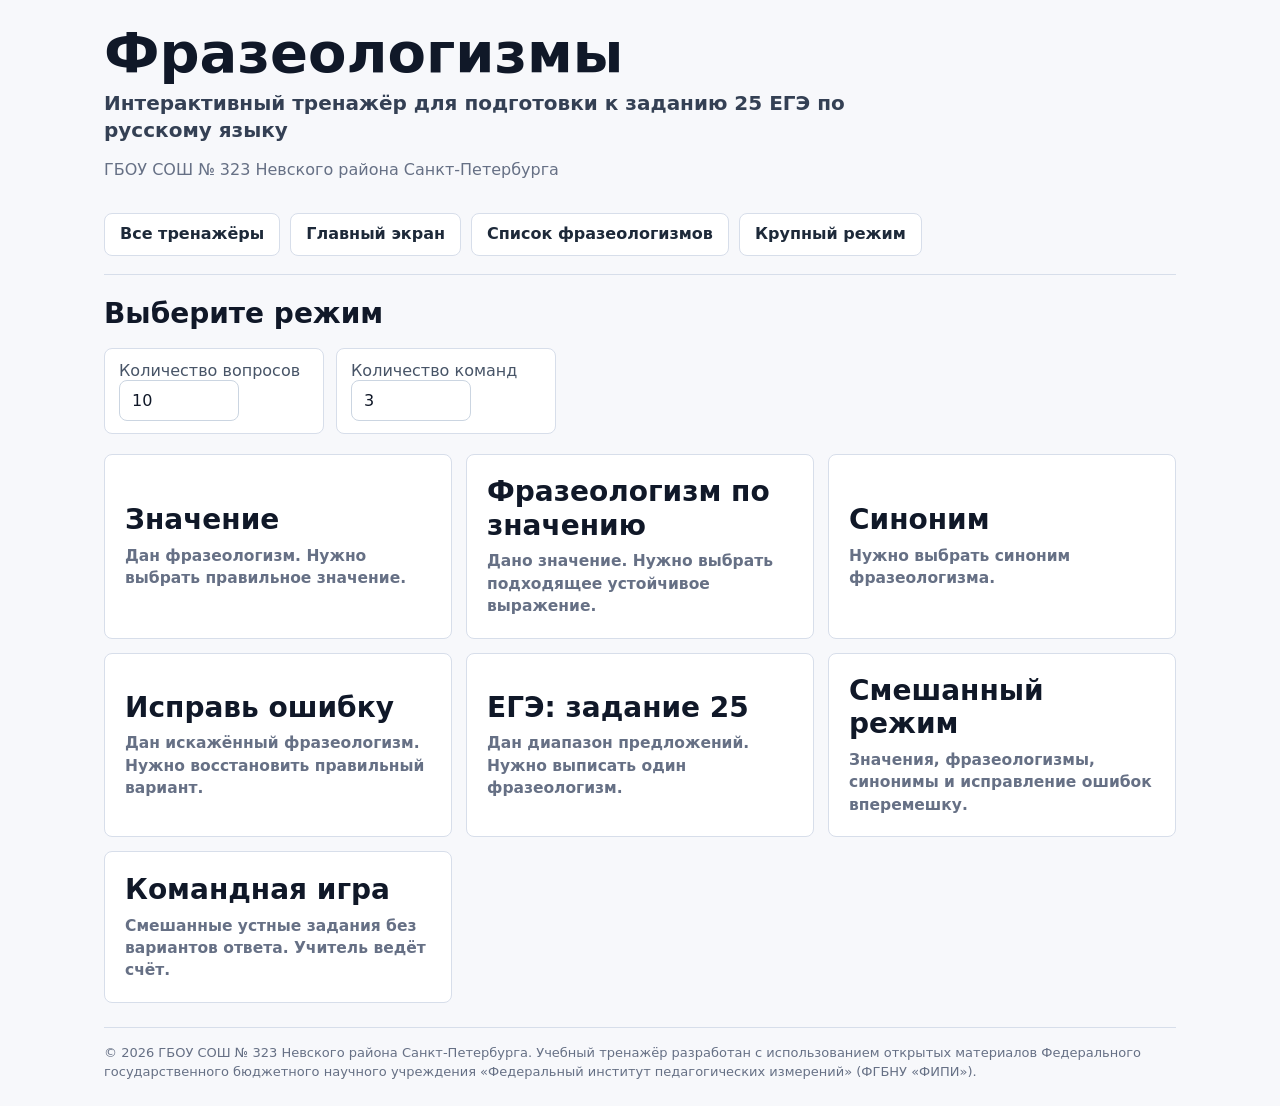
==== frazeologizmy/index.html @ b5bfdde4 "Add files via upload" ====
<!doctype html>
<html lang="ru"><head><meta charset="utf-8"><meta name="viewport" content="width=device-width,initial-scale=1"><title>Фразеологизмы — интерактивный тренажёр</title>
<style>
:root{
  --bg:#f7f8fb;
  --card:#ffffff;
  --text:#101828;
  --muted:#667085;
  --line:#d7deea;
  --primary:#1f6feb;
  --primary-dark:#195cc4;
  --accent:#0f766e;
  --good:#067647;
  --bad:#b42318;
  --soft-blue:#eef4ff;
  --soft-green:#ecfdf3;
  --soft-red:#fef3f2;
  --shadow:0 8px 22px rgba(31,41,55,.07);
}
*{box-sizing:border-box;letter-spacing:0!important}
html{background:var(--bg);scroll-behavior:smooth}
body{
  margin:0;
  min-height:100vh;
  font-family:Inter,ui-sans-serif,system-ui,-apple-system,BlinkMacSystemFont,"Segoe UI",sans-serif;
  background:var(--bg);
  color:var(--text);
}
.app{width:min(1120px,100%);margin:0 auto;padding:24px}
.hidden{display:none!important}
header{
  display:grid;
  grid-template-columns:1fr;
  gap:18px;
  align-items:start;
  margin-bottom:22px;
  padding:0 0 18px;
  border-bottom:1px solid var(--line);
}
h1{
  margin:0 0 8px;
  color:var(--text);
  font-size:56px;
  line-height:1.04;
  font-weight:900;
}
.subtitle{
  max-width:760px;
  margin:0 0 8px;
  color:#344054;
  font-size:20px;
  line-height:1.35;
  font-weight:720;
}
.school,.muted,footer{color:var(--muted)}
.top-actions{display:flex;flex-wrap:wrap;justify-content:flex-start;gap:10px;margin:0}
button{
  border:0;
  border-radius:8px;
  padding:11px 15px;
  font:inherit;
  font-weight:750;
  line-height:1.15;
  cursor:pointer;
  background:var(--primary);
  color:#fff;
  box-shadow:none;
  transition:background .14s ease,border-color .14s ease,transform .14s ease;
}
button:hover{background:var(--primary-dark);transform:translateY(-1px)}
button:active{transform:translateY(0)}
button:disabled{opacity:.58;cursor:not-allowed;transform:none}
button:focus-visible,input:focus-visible{outline:3px solid rgba(31,111,235,.22);outline-offset:3px}
.ghost,.danger-ghost,.list-button{
  background:#fff;
  border:1px solid var(--line);
  color:#1d2939;
  box-shadow:none;
}
.ghost:hover,.list-button:hover{background:#f2f6fc;box-shadow:none}
.danger-ghost{color:var(--bad)}
.danger-ghost:hover{background:var(--soft-red);color:var(--bad);box-shadow:none}
.list-button{padding-left:15px}
.list-button::before{display:none}
main>.panel{background:transparent;border:0;box-shadow:none;padding:0}
.panel,.question-card,.result-box,.team{
  background:var(--card);
  border:1px solid var(--line);
  border-radius:8px;
  box-shadow:var(--shadow);
}
.panel,.question-card{padding:24px}
#homeScreen h2,#tableScreen h2,#resultScreen h2{
  margin-top:0!important;
  color:var(--text);
  font-size:28px!important;
  line-height:1.2;
}
.settings-row{
  display:grid;
  grid-template-columns:repeat(2,minmax(170px,220px));
  gap:12px;
  margin-top:18px;
}
.settings-row label{
  padding:12px 14px;
  background:#fff;
  border:1px solid var(--line);
  border-radius:8px;
  color:#475467;
}
input[type=number],.table-tools input,.text-answer-wrap input{
  border:1px solid #cbd5e1;
  border-radius:8px;
  background:#fff;
  color:var(--text);
  box-shadow:none;
  font:inherit;
}
input[type=number]{width:120px;padding:10px 12px}
.mode-grid{display:grid;grid-template-columns:repeat(3,minmax(0,1fr));gap:14px;margin-top:20px}
.mode-card{
  min-height:152px;
  padding:20px;
  text-align:left;
  border:1px solid var(--line);
  border-radius:8px;
  background:#fff;
  color:var(--text);
  box-shadow:none;
}
.mode-card:hover{background:#f8fbff;border-color:#8bb6f9;box-shadow:none;transform:translateY(-2px)}
.mode-card h2{margin:0 0 8px;color:var(--text);font-size:22px;line-height:1.18}
.mode-card p{margin:0;color:var(--muted);font-size:15.5px;line-height:1.45}
.quiz-topline{display:flex;justify-content:space-between;gap:12px;align-items:center;flex-wrap:wrap;margin-bottom:12px;color:#475467;font-weight:650}
.progress-wrap{height:8px;margin-bottom:16px;background:#e7edf5;border-radius:999px;overflow:hidden}
.progress{height:100%;width:0;background:var(--primary);border-radius:999px;transition:width .2s}
.question-card{overflow:visible}
.question-label{
  display:inline-flex;
  align-items:center;
  padding:7px 11px;
  border-radius:999px;
  background:var(--soft-blue);
  color:var(--primary-dark);
  text-transform:uppercase;
  font-size:12px;
  font-weight:850;
}
.question{margin:10px 0 18px;color:var(--text);font-size:38px;line-height:1.14;font-weight:900}
.context,.find-context{
  margin:0 0 18px;
  padding:18px;
  background:#f8fafc;
  border:1px solid #e2e8f0;
  border-left:5px solid #84c5bd;
  border-radius:8px;
  color:var(--text);
  font-size:22px;
  line-height:1.45;
}
.find-context{white-space:pre-line;font-size:18px}
.hint{margin:0 0 20px;color:var(--muted);font-size:16px;line-height:1.45}
.answers{display:grid;grid-template-columns:repeat(2,minmax(0,1fr));gap:12px;align-items:stretch;margin-top:18px}
.answer,.team-option{
  min-height:64px;
  display:flex;
  align-items:center;
  text-align:left;
  border:1px solid var(--line);
  border-radius:8px;
  background:#fff;
  color:var(--text);
  box-shadow:none;
  font-weight:650;
  line-height:1.25;
}
.answer:hover,.team-option:hover{background:#f8fbff;border-color:#8bb6f9;box-shadow:none}
.answer.correct,.team-option.correct{background:var(--soft-green);border-color:#75e0a7;color:var(--good)}
.answer.wrong{background:var(--soft-red);border-color:#fda29b;color:var(--bad)}
.team-option.selected{background:var(--soft-blue);border-color:var(--primary);color:var(--text);box-shadow:none}
.feedback{margin-top:18px;padding:16px;border:1px solid var(--line);border-radius:8px;background:#f8fafc;color:var(--text);line-height:1.45;font-size:17px}
.feedback.good{background:var(--soft-green);border-color:#75e0a7}
.feedback.bad{background:var(--soft-red);border-color:#fda29b}
.text-answer-wrap{display:flex;gap:12px;align-items:center;flex-wrap:wrap;margin-top:18px}
.text-answer-wrap input{flex:1;min-width:240px;padding:16px;font-size:18px}
.text-answer-wrap input:disabled{background:#f3f4f6;color:var(--muted)}
.quiz-actions{display:flex;justify-content:space-between;gap:12px;flex-wrap:wrap;margin-top:18px}
.quiz-actions-3,.team-actions-3{display:grid;grid-template-columns:1fr 1fr 1fr;align-items:center;gap:12px}
.quiz-actions-3 #stopBtn,.team-actions-3 #revealTeamAnswer{justify-self:start}
.quiz-actions-3 #prevBtn,.team-actions-3 #prevTeamPhrase{justify-self:center}
.quiz-actions-3 #nextBtn,.team-actions-3 #nextTeamPhrase{justify-self:end}
.result-grid{display:grid;grid-template-columns:repeat(2,minmax(0,1fr));gap:16px;align-items:start;margin-top:18px}
.result-box{padding:18px}
.result-box h3,.team b{color:var(--text)}
#repeatBtn,#reviewMistakesBtn{width:100%}
#reviewMistakesBtn{margin-top:12px;background:var(--accent)}
#reviewMistakesBtn:hover{background:#115e59}
.team-board{display:grid;grid-template-columns:repeat(auto-fit,minmax(190px,1fr));gap:16px;margin-top:18px}
.team{padding:18px;text-align:center}
.team-score{font-size:38px;font-weight:900;color:var(--primary);background:none}
.team-controls{display:flex;gap:8px;justify-content:center;margin-top:10px}
.team-controls button{min-width:48px}
.team small{display:block;margin-top:4px;color:var(--muted)}
.team-setup{display:flex;align-items:center;justify-content:flex-start;gap:14px;flex-wrap:wrap;margin:18px 0 4px}
.team-count-display{padding:14px 20px;background:#fff;border:1px solid var(--line);border-radius:8px;color:var(--text);font-weight:800}
.team-options{display:grid;grid-template-columns:repeat(2,minmax(0,1fr));gap:12px;margin-top:18px}
.table-tools{display:grid;grid-template-columns:minmax(220px,1fr) auto;gap:12px;align-items:center;margin:16px 0}
.table-tools input{min-width:0;padding:13px 16px}
.table-count{color:var(--muted);font-size:14px}
.table-wrap{overflow:auto;max-height:68vh;background:#fff;border:1px solid var(--line);border-radius:8px;box-shadow:none}
.phrase-table{width:100%;min-width:680px;border-collapse:collapse}
.phrase-table th,.phrase-table td{padding:12px 14px;border-bottom:1px solid var(--line);text-align:left;vertical-align:top}
.phrase-table th{position:sticky;top:0;z-index:1;background:#f2f4f7;color:var(--muted);font-size:13px;text-transform:uppercase}
.phrase-table td:first-child{width:34%;font-weight:750;color:var(--text)}
.phrase-table td:nth-child(2){width:66%;color:#243047;line-height:1.48;background:#fff}
.phrase-table tr:hover td{background:#f8fafc}
footer{margin-top:24px;padding:16px 0 0;border-top:1px solid var(--line);font-size:13px;line-height:1.45}
.board-mode{width:min(1420px,100%)}
.board-mode h1{font-size:68px}
.board-mode .subtitle{font-size:28px;max-width:1100px}
.board-mode .school{font-size:20px}
.board-mode .panel,.board-mode .question-card{padding:clamp(28px,5vw,62px)}
.board-mode .mode-grid{grid-template-columns:repeat(2,minmax(0,1fr));gap:20px}
.board-mode .mode-card{min-height:170px;padding:26px}
.board-mode .mode-card h2{font-size:30px}
.board-mode .mode-card p{font-size:21px}
.board-mode .question-label{font-size:16px}
.board-mode .question{font-size:64px}
.board-mode .context{font-size:34px}
.board-mode .find-context{font-size:26px}
.board-mode .hint,.board-mode .quiz-topline{font-size:22px}
.board-mode .answer,.board-mode .team-option{min-height:104px;padding:24px;font-size:28px}
.board-mode .feedback{padding:26px;font-size:26px}
.board-mode button{font-size:22px;padding:16px 22px}
.board-mode input[type=number]{width:150px;font-size:22px}
.board-mode .text-answer-wrap input{font-size:30px;padding:24px}
.board-mode .team-board{grid-template-columns:repeat(auto-fit,minmax(230px,1fr))}
.board-mode .team-score{font-size:56px}
.board-mode footer{display:none}
@media(max-width:920px){
  header{grid-template-columns:1fr}
  .top-actions{width:100%;display:grid;grid-template-columns:repeat(2,minmax(0,1fr))}
  .mode-grid{grid-template-columns:repeat(2,minmax(0,1fr))}
}
@media(max-width:680px){
  .app{padding:14px}
  h1{font-size:38px}
  .subtitle{font-size:17px}
  .top-actions,.mode-grid,.answers,.result-grid,.settings-row,.table-tools,.quiz-actions-3,.team-actions-3,.team-options{grid-template-columns:1fr}
  .quiz-actions-3 #stopBtn,.quiz-actions-3 #prevBtn,.quiz-actions-3 #nextBtn,.team-actions-3 #revealTeamAnswer,.team-actions-3 #prevTeamPhrase,.team-actions-3 #nextTeamPhrase{justify-self:stretch}
  .question{font-size:28px}
  .mode-card{min-height:132px}
}
@media(prefers-reduced-motion:reduce){
  *,*::before,*::after{transition:none!important;scroll-behavior:auto!important}
  button:hover,.mode-card:hover,.answer:hover,.team-option:hover{transform:none!important}
}
</style></head><body><div class="app" id="app"><header><div><h1>Фразеологизмы</h1><p class="subtitle">Интерактивный тренажёр для подготовки к заданию 25 ЕГЭ по русскому языку</p><p class="school">ГБОУ СОШ № 323 Невского района Санкт-Петербурга</p></div><div class="top-actions"><button class="ghost" id="siteHomeBtn">Все тренажёры</button><button class="ghost" id="homeBtn">Главный экран</button><button class="list-button" id="listBtn">Список фразеологизмов</button><button class="ghost" id="boardBtn">Крупный режим</button></div></header>
<main><section class="panel" id="homeScreen"><h2 style="margin:0;font-size:28px">Выберите режим</h2><div class="settings-row">
  <label class="muted">Количество вопросов<br><input type="number" id="questionCount" value="10" min="5" max="50"></label>
  <label class="muted">Количество команд<br><input type="number" id="teamCount" value="3" min="2" max="8"></label>
</div><div class="mode-grid"><button class="mode-card" data-mode="meaning"><h2>Значение</h2><p>Дан фразеологизм. Нужно выбрать правильное значение.</p></button><button class="mode-card" data-mode="phrase"><h2>Фразеологизм по значению</h2><p>Дано значение. Нужно выбрать подходящее устойчивое выражение.</p></button><button class="mode-card" data-mode="synonym"><h2>Синоним</h2><p>Нужно выбрать синоним фразеологизма.</p></button><button class="mode-card" data-mode="error"><h2>Исправь ошибку</h2><p>Дан искажённый фразеологизм. Нужно восстановить правильный вариант.</p></button><button class="mode-card" data-mode="fipi"><h2>ЕГЭ: задание 25</h2><p>Дан диапазон предложений. Нужно выписать один фразеологизм.</p></button><button class="mode-card" data-mode="mixed"><h2>Смешанный режим</h2><p>Значения, фразеологизмы, синонимы и исправление ошибок вперемешку.</p></button><button class="mode-card" data-mode="team"><h2>Командная игра</h2><p>Смешанные устные задания без вариантов ответа. Учитель ведёт счёт.</p></button></div></section>
<section class="hidden" id="quizScreen"><div class="quiz-topline"><div id="modeTitle">Режим</div><div><span id="counter">1 / 10</span> · баллы: <strong id="score">0</strong></div></div><div class="progress-wrap"><div class="progress" id="progress"></div></div><div class="question-card"><div class="question-label" id="questionLabel">Вопрос</div><h2 class="question" id="questionText"></h2><p class="context hidden" id="contextText"></p><p class="hint" id="questionHint"></p><div class="answers" id="answers"></div><div class="feedback hidden" id="feedback"></div><div class="quiz-actions quiz-actions-3">
  <button class="ghost" id="stopBtn">Завершить</button>
  <button class="ghost" id="prevBtn" disabled>Назад</button>
  <button id="nextBtn" disabled>Дальше</button>
</div></div></section>
<section class="panel hidden" id="resultScreen"><h2 style="margin-top:0;font-size:34px">Результат</h2><div class="result-grid"><div class="result-box"><h3>Итог</h3><p id="resultText" style="font-size:24px;font-weight:900"></p><button id="repeatBtn">Новая тренировка</button><button class="review-action hidden" id="reviewMistakesBtn">Отработать ошибки</button></div><div class="result-box"><h3>Ошибки для разбора</h3><ol class="muted" id="mistakesList"></ol></div></div></section>
<section class="hidden" id="teamScreen"><div class="question-card"><div class="question-label" id="teamLabel">Командная игра</div><h2 class="question" id="teamPhrase"></h2><p class="hint" id="teamHint">Команды отвечают устно. В заданиях «Назовите фразеологизм» появляются варианты ответа.</p><div class="team-options hidden" id="teamOptions"></div><div class="feedback hidden" id="teamAnswer"></div><div class="quiz-actions team-actions-3"><button class="ghost" id="revealTeamAnswer">Показать ответ</button><button class="ghost" id="prevTeamPhrase" disabled>Назад</button><button id="nextTeamPhrase">Следующий фразеологизм</button></div></div><div class="team-setup">
  <button class="ghost" id="removeTeamBtn">− команда</button>
  <div class="team-count-display">Команд: <strong id="teamCountDisplay">3</strong></div>
  <button id="addTeamBtn">+ команда</button>
</div>
<div class="team-board" id="teamBoard"></div>
<button class="danger-ghost" id="resetTeams">Сбросить счёт</button></section>
<section class="panel hidden" id="tableScreen">
  <h2 style="margin:0;font-size:34px">Список фразеологизмов</h2>
  <p class="muted">Таблица для справки: точная формулировка фразеологизма и словарное значение.</p>
  <div class="table-tools">
    <input type="text" id="tableSearch" placeholder="Поиск по фразеологизму, значению или замене">
    <button class="ghost" id="clearTableSearch">Очистить</button>
  </div>
  <div class="table-count" id="tableCount"></div>
  <div class="table-wrap">
    <table class="phrase-table">
      <thead>
        <tr>
          <th>Фразеологизм</th>
          <th>Словарное значение</th>
          
        </tr>
      </thead>
      <tbody id="phraseTableBody"></tbody>
    </table>
  </div>
</section>
</main>
<footer>© 2026 ГБОУ СОШ № 323 Невского района Санкт-Петербурга. Учебный тренажёр разработан с использованием открытых материалов Федерального государственного бюджетного научного учреждения «Федеральный институт педагогических измерений» (ФГБНУ «ФИПИ»).</footer></div>
<script>
const RAW_DATA = `sourcePhrase|phrase|definition|synonym|sentence|wrong
альфа и омега|альфа и омега|самое главное, основа, суть чего-либо|главное|Для него дисциплина была _____ всей работы.|альфа и бета
без оглядки|без оглядки|не раздумывая, не проявляя осторожности|неосмотрительно|Он принял решение _____, а потом пожалел.|без оглядывания
без устали|без устали|не уставая, непрерывно|непрерывно|Волонтёры работали _____ до позднего вечера.|без усталости
без толку|без толку|бесполезно, напрасно|напрасно|Спорить с ним было _____.|без пользы
без ума|без ума|в восторге, очень сильно увлечён|в восторге|Младшие школьники были _____ от новой игры.|без уму
без царя в голове|без царя в голове|глупый, неразумный, несерьёзный|неразумный|Такой поступок мог совершить только человек _____.|без хозяина в голове
без числа|без числа|очень много, бессчётно|бесчисленно|На небе было звёзд _____.|без счёта
белая ворона|белая ворона|человек, резко отличающийся от окружающих|непохожий на других|В новом классе он сначала чувствовал себя _____.|чёрной вороной
белый свет (на белом свете)|на белом свете|в мире, в жизни, среди всего существующего|в мире|Нет ничего лучше дружбы _____.|на белом свету
бить ключом|бить ключом|бурно проявляться, активно развиваться|бурно проявляться|После открытия кружка жизнь в школе стала _____.|бить родником
бить через край|бить через край|проявляться чрезмерно, в избытке|проявляться в избытке|Энергия у младших школьников могла _____.|бить в край
бок о бок|бок о бок|рядом, вместе|рядом|На фотографии участники стояли _____.|бок к боку
более или менее|более или менее|в какой-то степени, сравнительно|отчасти|После повторения тема стала _____ понятной.|больше или меньше
более того (больше того)|более того|к тому же, сверх сказанного|к тому же|Он выполнил задание; _____, сделал его раньше срока.|сверх того
болеть душой|болеть душой|сильно переживать, заботиться о ком-либо или чём-либо|переживать|Классный руководитель всегда _____ за своих учеников.|болеть сердцем
большей частью (по большей части)|большей частью|преимущественно, в основном|в основном|Материал был _____ посвящён лексике.|большой частью
брать верх|брать верх|побеждать, одолевать|побеждать|В споре постепенно начала _____ спокойная аргументация.|брать вершину
брать в свои руки|брать в свои руки|брать под контроль, начинать руководить|контролировать|Когда возникла путаница, староста решил _____ организацию встречи.|брать в свои ладони
брать за горло|брать за горло|принуждать, оказывать сильное давление|принуждать|Жёсткие сроки начали _____ всю команду.|брать за шею
брать себя в руки|брать себя в руки|овладевать собой, успокаиваться|собраться|Перед выступлением нужно _____ и говорить спокойно.|брать себя в ладони
броситься в глаза|броситься в глаза|сразу стать заметным|стать заметным|В сочинении сразу _____ удачная цитата.|бросилась в лицо
будь здоров|будь здоров|очень сильный, большой, значительный|весьма значительный|Мороз сегодня, конечно, _____.|будь крепок
быть (держаться, оставаться) в тени|быть в тени|оставаться незаметным, не выдвигаться|не выделяться|Он много помогал, но предпочитал _____.|быть в сумраке
валиться из рук|валиться из рук|плохо получаться из-за волнения, усталости или расстройства|не получаться|После бессонной ночи всё у него _____.|валилось из ладоней
вверх дном|вверх дном|в полном беспорядке|в беспорядке|После подготовки к празднику кабинет был _____.|верхом вниз
вверх ногами|вверх ногами|перевёрнуто, наоборот, неправильно|наоборот|Он всё понял _____ и поэтому ошибся.|верхом ногами
в глаза не видел|в глаза не видел|никогда не видел|никогда|Я этого документа _____.|в глаза не встречал
в два счёта|в два счёта|очень быстро|очень быстро|Опытный ученик решил задачу _____.|в три счёта
в двух словах|в двух словах|кратко, очень коротко|кратко|Объясни идею проекта _____.|в трёх словах
в двух шагах|в двух шагах|очень близко, совсем рядом|очень близко|Библиотека находится от школы _____.|в трёх шагах
в добрый час|в добрый час|пожелание удачи при начале дела|пожелание удачи|Начинаете защиту проекта — _____.|в хороший час
в добрый путь|в добрый путь|пожелание удачи в дороге или новом деле|пожелание удачи в дороге|Экспедиция отправилась утром, и все сказали: «_____!»|в хороший путь
вдоль и поперёк|вдоль и поперёк|полностью, во всех подробностях|досконально|Он знал этот район _____.|вдоль и наперёд
вести себя|вести себя|держаться, поступать определённым образом|поступать|На экскурсии нужно _____ спокойно.|вести собой
вешать голову|вешать голову|унывать, падать духом|унывать|После первой ошибки не стоит _____.|опускать голову
взять на заметку|взять на заметку|запомнить, учесть на будущее|учесть|Этот приём стоит _____.|взять в заметку
в конечном счёте|в конечном счёте|в итоге, в результате|в итоге|_____ победила не скорость, а внимательность.|в конечном расчёте
в конце концов|в конце концов|наконец, в итоге, после всего|наконец|_____, мы нашли верное решение.|в конце начала
в крайнем случае|в крайнем случае|если не будет другого выхода|если нет другого выхода|_____, работу можно закончить дома.|в последнем случае
в любом случае|в любом случае|при любых обстоятельствах|при любых условиях|_____ нужно проверить ответ.|в каждом случае
в мгновение ока|в мгновение ока|мгновенно, очень быстро|моментально|Новости разлетелись по школе _____.|в мгновение глаза
вместе с тем|вместе с тем|одновременно с этим; однако|однако|Работа сложная; _____ она очень полезна.|вместе с этим
во весь дух|во весь дух|очень быстро, стремительно|стремительно|Он бежал на остановку _____.|во всю душу
во весь рост|во весь рост|полностью, со всей очевидностью, в полной мере|в полной мере|После проверки проблема встала перед нами _____.|во всю длину
во всяком случае|во всяком случае|так или иначе, по крайней мере|по крайней мере|_____, стоит попробовать ещё раз.|во всяком варианте
в один голос|в один голос|единодушно, одновременно|единодушно|Ребята _____ поддержали предложение.|единым голосом
в один миг|в один миг|мгновенно, очень быстро|мгновенно|Свет в классе погас _____.|в одно мгновение
водить за нос|водить за нос|обманывать, вводить в заблуждение|обманывать|Нельзя _____ людей пустыми обещаниями.|водить за руку
во имя|во имя|ради чего-либо|ради|Они трудились _____ общей победы.|ради имени
войти в положение|войти в положение|понять обстоятельства другого человека, проявить сочувствие|проявить понимание|Учитель смог _____ ученика, который заболел.|войти в ситуацию
воспрянуть духом|воспрянуть духом|приободриться, снова почувствовать силы|приободриться|После поддержки команда _____.|воспрянуть душой
во что бы то ни стало|во что бы то ни стало|обязательно, несмотря на трудности|обязательно|Нужно _____ завершить работу сегодня.|во что бы ни было
впиться глазами|впиться глазами|пристально, напряжённо смотреть|пристально смотреть|Он _____ в строку с правильным ответом.|вцепиться глазами
в порядке вещей|в порядке вещей|нормально, обычно, естественно|обычно|Для исследователя сомневаться — _____.|в порядке дел
в последнее время|в последнее время|недавно, в недавний период|недавно|_____ он стал больше читать.|в последние дни
в последнюю очередь|в последнюю очередь|после всего остального|напоследок|Этот вопрос обсудим _____.|в последний черёд
в противном случае|в противном случае|иначе, если обстоятельства будут другими|иначе|Нужно проверить работу; _____ ошибки останутся.|в другом случае
в самый раз|в самый раз|точно подходит, как нужно|точно подходит|Эта тема для урока _____.|в самую меру
в своё время|в своё время|когда-то в прошлом или в нужный момент|когда-то|_____ он тоже серьёзно занимался олимпиадами.|в своё число
в свою очередь|в свою очередь|со своей стороны; по порядку|со своей стороны|Ученики, _____, предложили свои варианты.|в свой черёд
в сердцах|в сердцах|сгоряча, в раздражении|сгоряча|Он _____ сказал лишнее.|в сердце
все до одного|все до одного|абсолютно все, без исключения|без исключения|На субботник пришли ученики _____.|все до последнего
всё в порядке|всё в порядке|всё нормально, всё хорошо|нормально|Не волнуйтесь, с документами _____.|всё по порядку
всё на свете|всё на свете|абсолютно всё|что угодно|Казалось, он хотел узнать _____.|всё в мире
всё равно|всё равно|безразлично; несмотря ни на что|безразлично|Мне _____, с какого задания начинать.|всё одинаково
выжимать соки|выжимать соки|изнурять, заставлять работать сверх меры|изнурять|Такая нагрузка начала _____ из ребят.|выжимать силы
выше головы|выше головы|сверх возможностей|сверх возможностей|Нельзя прыгнуть _____, но можно серьёзно подготовиться.|выше макушки
выше сил (выше моих сил)|выше сил|невозможно вынести или сделать|невозможно|Молчать в такой ситуации было _____.|выше возможностей
главным образом|главным образом|преимущественно, в основном|преимущественно|Доклад был _____ посвящён фразеологии.|главным способом
глаза в глаза|глаза в глаза|прямо, открыто, лицом к лицу|прямо|Они поговорили _____.|глазами в глаза
глаза горят|глаза горят|человек воодушевлён, очень заинтересован|воодушевлён|Когда он рассказывал о проекте, у него _____.|глаза пылают
глаза разбегаются|глаза разбегаются|трудно выбрать из множества вариантов|трудно выбрать|В книжном магазине от такого выбора просто _____.|глаза разъезжаются
глазом не моргнул|глазом не моргнул|ничуть не смутился, сделал без колебаний|невозмутимо|Он _____ и признал ошибку.|глазом не повёл
гнуть спину|гнуть спину|тяжело и долго работать|тяжело трудиться|Пришлось весь день _____ над оформлением.|гнуть плечи
горя не знать|горя не знать|жить спокойно, без бед|жить без бед|До переезда семья могла _____.|беды не знать
грешным делом|грешным делом|признаваясь в небезупречной мысли или поступке|признаться|_____, я сначала хотел отказаться.|грешным словом
далеко пойти|далеко пойти|добиться больших успехов|добиться успеха|С таким упорством он может _____.|долго пойти
дать волю|дать волю|позволить свободно проявиться чувствам или желаниям|позволить проявиться|Он _____ раздражению и сказал лишнее.|дал дорогу
дать урок|дать урок|проучить, научить на примере|проучить|Этот случай мог _____ всем участникам.|дать занятие
делать нечего|делать нечего|нет другого выхода; нечем заняться|нет выхода|_____, придётся начинать заново.|ничего не сделаешь
дело в шляпе|дело в шляпе|всё успешно решено, дело почти завершено|готово|Если подписи собраны, считай, _____.|дело в кармане
дело житейское|дело житейское|обычное, нестрашное дело|обычно|Опоздал автобус — _____.|дело обычное
день за днём|день за днём|ежедневно, постепенно|ежедневно|_____ он готовился к экзамену.|день после дня
держать себя в руках|держать себя в руках|сохранять самообладание|сохранять самообладание|На споре важно _____.|держать себя в ладонях
держать ухо востро|держать ухо востро|быть настороже, внимательно следить|быть настороже|На экскурсии нужно _____.|держать нос востро
днём с огнём|днём с огнём|очень трудно найти|трудно найти|Такого специалиста теперь _____.|днём со свечой
добро пожаловать|добро пожаловать|приветствие, приглашение войти или принять участие|приглашение войти|Дорогие гости, _____ в нашу школу!|добро приходите
до глубины души (до глубины сердца)|до глубины души|очень сильно, искренне, глубоко|очень сильно|Письмо тронуло его _____.|до глубины чувств
до нитки промокнуть (до нитки вымокнуть)|до нитки промокнуть|промокнуть полностью|насквозь мокрый|После ливня мы могли _____.|до нитки намокнуть
до сих пор|до сих пор|до настоящего времени|до настоящего времени|Он _____ помнит тот разговор.|до этих пор
достать из-под земли|достать из-под земли|найти любой ценой, несмотря на трудности|найти любой ценой|Нужную книгу он обещал _____.|достать из земли
друг друга|друг друга|взаимно, один другого|взаимно|Одноклассники давно хорошо знают _____.|друг дружку
душа болит|душа болит|кто-либо сильно переживает, тревожится|сильно переживает|У него _____ за общее дело.|сердце болит
душа в душу|душа в душу|очень дружно, в полном согласии|дружно|Соседи много лет жили _____.|душа к душе
душа лежит|душа лежит|есть склонность, симпатия, внутреннее расположение к чему-либо|нравится|К математике у него _____ с детства.|сердце лежит
души не чаять|души не чаять|очень сильно любить, обожать|очень любить|Бабушка _____ во внуке.|души не видеть
душой и телом|душой и телом|полностью, всем существом|полностью|Он был предан делу _____.|душой и сердцем
едва таскать ноги|едва таскать ноги|с трудом ходить от усталости или болезни|еле идти|После долгого похода мы _____.|едва таскать руки
еле дышать|еле дышать|быть очень слабым, едва действовать или существовать|быть очень слабым|Старый мотор уже _____.|еле жить
ещё бы|ещё бы|конечно, разумеется; выражение уверенного согласия|конечно|Ты рад победе? _____!|ещё как бы
забивать голову|забивать голову|перегружать лишними мыслями или сведениями|перегружать мыслями|Не стоит _____ ненужными подробностями.|забивать мозг
заговаривать зубы|заговаривать зубы|отвлекать разговором, стараясь обмануть или уйти от ответа|отвлекать разговором|Он пытался _____, чтобы уйти от ответа.|заговаривать уши
задеть за живое|задеть за живое|сильно взволновать, обидеть или болезненно затронуть|болезненно затронуть|Его замечание могло _____ даже спокойного человека.|задеть за больное
закидать камнями|закидать камнями|резко осудить, подвергнуть нападкам|резко осудить|За одну ошибку человека не стоит _____.|закидать упрёками
заметать следы|заметать следы|скрывать улики, признаки поступка|скрывать улики|После проступка он начал _____.|подметать следы
за плечами|за плечами|в прошлом, в жизненном опыте|в прошлом опыте|У него _____ уже было несколько серьёзных побед.|за спиной
засучив рукава|засучив рукава|энергично, активно взявшись за дело|энергично|Ребята _____ принялись за уборку.|засучив ладони
затаив дыхание|затаив дыхание|с напряжённым вниманием|напряжённо|Зал слушал выступление _____.|затаив воздух
играть роль|играть роль|иметь значение, выполнять определённую функцию|быть важным|В развитии сюжета этот эпизод будет _____ поворотного момента.|играть значение
из конца в конец|из конца в конец|по всей длине, полностью|полностью|Он прошёл город _____.|с конца в конец
изливать душу|изливать душу|откровенно рассказывать о своих переживаниях|откровенничать|В письме он начал _____.|выливать душу
изо всех сил|изо всех сил|максимально стараясь, напрягая все силы|с максимальным усилием|Он держался за поручень _____.|из всех сил
из рук в руки|из рук в руки|непосредственно от одного человека другому|лично|Документ передали _____.|из ладоней в ладони
иметь в виду|иметь в виду|подразумевать, учитывать|подразумевать|Что ты _____ под этим словом?|держать в виду
иметь дело|иметь дело|сталкиваться с кем-либо или чем-либо, заниматься чем-либо|сталкиваться|На уроке нам придётся _____ с трудным текстом.|вести дело
иметь значение|иметь значение|быть важным, существенным|быть важным|В словаре это слово может _____ «родина».|играть значение
искра божия (искра божья)|искра божия|талант, одарённость, природная способность|одарённость|В его рисунках чувствовалась _____.|искра божественная
испокон веку (испокон веков)|испокон веку|с давних времён, издавна|издавна|Так в этих местах было _____.|испокон века
и так и сяк|и так и сяк|по-разному, разными способами|по-разному|Мы пробовали объяснить _____.|и так и этак
как бы то ни было|как бы то ни было|несмотря на обстоятельства, всё равно|в любом случае|_____, работу надо закончить.|как бы ни было
как ветром сдуло|как ветром сдуло|внезапно исчез|внезапно исчез|После звонка ребят из коридора _____.|как ветром унесло
как из ведра|как из ведра|очень сильно, ливнем|ливнем|Дождь лил _____.|как из бочки
как миленький|как миленький|без сопротивления, послушно, вынужденно|послушно|После замечания он _____ сел за работу.|как хороший
как назло|как назло|будто нарочно, неудачно|будто нарочно|_____, в нужный момент пропал интернет.|как нарочно
как правило|как правило|обычно, в большинстве случаев|обычно|_____, такие задания вызывают трудности.|по правилу
как раз|как раз|точно, именно|именно|Эта книга _____ подходит для урока.|как ровно
как следует|как следует|хорошо, как нужно, должным образом|как нужно|Перед сдачей работу надо _____ проверить.|как нужно
камень на сердце|камень на сердце|тяжёлое чувство тревоги, вины или печали|тревога|После разговора у него лежал _____.|камень в душе
каши не сваришь|каши не сваришь|невозможно договориться или сделать общее дело|не договориться|С человеком, который никого не слушает, _____.|кашу не приготовишь
конец пришёл (тут и конец пришёл)|конец пришёл|наступил крах, гибель, завершение|крах|Если потеряем ключ, всему делу _____.|конец настал
кот наплакал|кот наплакал|очень мало|очень мало|Времени до конца урока осталось _____.|кот заплакал
кровь из носу (хоть кровь из носу)|кровь из носу|обязательно, несмотря на трудности|обязательно|Доклад нужен завтра _____.|кровь из уха
кроме того|кроме того|вдобавок, помимо этого|вдобавок|Текст интересный; _____, он полезен для подготовки.|помимо того
кто его знает|кто его знает|неизвестно, трудно сказать|неизвестно|Почему он не пришёл — _____.|кто это знает
кто куда|кто куда|в разные стороны, в разных направлениях|в разные стороны|После звонка все побежали _____.|кто где
куда деваться|куда деваться|ничего не поделаешь, нет выхода|ничего не поделаешь|Задание сложное, но _____.|куда уходить
куда ни шло|куда ни шло|ещё допустимо, терпимо|терпимо|Первый вариант ещё _____.|куда не шло
лезть в голову|лезть в голову|навязчиво приходить на ум|приходить на ум|Ему всё время стала _____ одна и та же мысль.|лезть в мозг
лить слёзы|лить слёзы|плакать, сильно горевать|плакать|Из-за каждой неудачи не стоит _____.|лить слезу
лицом к лицу|лицом к лицу|непосредственно, прямо, один на один|напрямую|Они встретились _____ с трудностью.|лицом в лицо
лишь только|лишь только|как только, едва|едва|_____ прозвенел звонок, класс оживился.|лишь только что
локти кусать|локти кусать|сожалеть о сделанном или упущенном|сожалеть|Потом будешь _____, что не подготовился.|руки кусать
ломать голову|ломать голову|напряжённо думать, искать решение|напряжённо думать|Над этой задачей пришлось долго _____.|ломать мозг
ломать копья|ломать копья|горячо спорить, отстаивать разные мнения|спорить|Учёные долго _____ вокруг этой версии.|ломать стрелы
любой ценой|любой ценой|несмотря ни на что, во что бы то ни стало|несмотря ни на что|Он хотел _____ добиться победы.|любой платой
мало ли что|мало ли что|это неважно; не стоит принимать сказанное всерьёз|неважно|_____, что он обещал: нужно проверить факты.|мало ли чего
махнуть рукой|махнуть рукой|перестать заниматься чем-либо, отказаться от надежды|отказаться|Он уже хотел _____ на задачу, но всё-таки нашёл решение.|махнуть ладонью
между делом|между делом|попутно, заодно, не специально|попутно|Он _____ спросил о домашнем задании.|между занятиями
между прочим|между прочим|кстати, попутно|кстати|_____, этот пример есть в словаре.|между словами
между тем|между тем|тем временем; однако|однако|Все спорили; _____ время шло.|между этим
мёртвая хватка|мёртвая хватка|очень крепкая хватка; упорное, неотступное удержание чего-либо|неотступное удержание|В споре он держался за свою версию _____.|мёртвой рукой
может быть|может быть|возможно, вероятно|возможно|_____, завтра мы вернёмся к этой теме.|может статься
на всякий случай|на всякий случай|для подстраховки, про запас|про запас|Возьми тетрадь _____.|на каждый случай
на край света (на краю света)|на край света|очень далеко, в любое далёкое место|очень далеко|За такой книгой он готов ехать _____.|на конец света
на первых порах|на первых порах|сначала, в первое время|поначалу|_____ работать было трудно.|на первом времени
на поле брани|на поле брани|на поле боя, в бою|в бою|Герой погиб _____.|на поле борьбы
направить стопы|направить стопы|пойти, отправиться куда-либо|отправиться|После уроков он _____ в библиотеку.|направить ноги
на произвол судьбы|на произвол судьбы|оставив без помощи и защиты|без помощи|Нельзя оставлять ученика _____.|на волю судьбы
на равных|на равных|как равные, без превосходства одной стороны|без превосходства|Они разговаривали _____.|на равном положении
на самом деле|на самом деле|в действительности, действительно|в действительности|_____ задача оказалась проще.|на самом факте
на своей шкуре|на своей шкуре|на собственном опыте|на собственном опыте|Он узнал это _____.|на своей коже
на седьмом небе|на седьмом небе|в состоянии огромного счастья|очень счастлив|После победы она была _____.|на шестом небе
на совесть|на совесть|добросовестно, очень хорошо|добросовестно|Работа была выполнена _____.|на честность
на точке замерзания|на точке замерзания|в состоянии крайнего холода; перен. в состоянии застоя или отчуждения|в состоянии застоя|После конфликта их отношения были почти _____.|на пункте замерзания
на ходу|на ходу|во время движения; наскоро, без подготовки|наскоро|Ответ пришлось придумывать _____.|на бегу
на худой конец|на худой конец|в крайнем случае, если не будет лучшего выхода|в крайнем случае|_____, можно взять старый вариант.|на плохой конец
не верить глазам (ушам)|не верить глазам|сильно удивляться увиденному|удивляться увиденному|Он не мог _____, когда увидел результат.|не верить взгляду
не в силах|не в силах|не способен, не может|не способен|Она была _____ скрыть радость.|не по силам
не давать покоя|не давать покоя|тревожить, беспокоить, постоянно занимать мысли|тревожить|Эта мысль могла долго _____ ему.|не давать тишины
не ко двору|не ко двору|не подходит, не принимается в данном окружении|неуместно|На официальной встрече такая шутка оказалась _____.|не к дому
не иметь понятия|не иметь понятия|совсем не знать, не представлять|совсем не знать|Я _____, где лежит этот журнал.|не иметь догадки
не по нутру|не по нутру|не нравится, вызывает внутреннее неприятие|неприятно|Ему был _____ такой тон разговора.|не по желудку
не подать виду|не подать виду|не показать своих чувств или состояния|не показать|Он испугался, но старался _____.|не показать вида
не по себе (не по себе стало)|не по себе|тревожно, неловко, неприятно|тревожно|В пустом коридоре ему стало _____.|не по сердцу
не сводить глаз|не сводить глаз|пристально, неотрывно смотреть|смотреть неотрывно|Во время фильма дети старались _____ с экрана.|не сводить взгляда
несмотря ни на что|несмотря ни на что|вопреки препятствиям, при любых трудностях|вопреки всему|Команда продолжала работать _____.|невзирая на всё
нести крест|нести крест|терпеть тяжёлую судьбу, обязанность или испытание|терпеть испытание|Он молча продолжал _____ своей ответственности.|нести ношу
нёс на своих плечах|нести на своих плечах|брать на себя тяжесть ответственности|отвечал|Ему приходилось _____ ответственность за проект.|нести на своих руках
нет дела|нет дела|не интересует, безразлично|безразлично|Ему _____ до чужих споров.|нет занятия
не чаять души|не чаять души|очень сильно любить, обожать|обожать|Родители _____ в младшем сыне.|не видеть души
ни в жизнь|ни в жизнь|никогда, ни при каких обстоятельствах|никогда|Он _____ не согласился бы на обман.|ни за жизнь
ни в коем случае|ни в коем случае|категорически нельзя, ни при каких условиях|категорически нельзя|_____ не пропускайте инструкцию.|ни в каком случае
никуда не годится|никуда не годится|совсем плохо, непригодно|непригодно|Такой ответ _____.|никуда не подходит
ни с того ни с сего|ни с того ни с сего|внезапно, без видимой причины|без причины|Он _____ рассмеялся.|ни с этого ни с того
один-одинёхонек|один-одинёхонек|совсем один, без кого-либо рядом|в одиночестве|В пустом классе он остался _____.|один-одинёшенький
одним словом|одним словом|короче говоря, подводя итог|короче говоря|_____, работа удалась.|одним выражением
одно время|одно время|когда-то, в некоторый период|когда-то|_____ он увлекался шахматами.|одним временем
опустить руки|опустить руки|потерять надежду, перестать действовать|сдаться|После неудачи нельзя _____.|опустить плечи
остаться в памяти|остаться в памяти|запомниться, сохраниться в воспоминаниях|запомниться|Эта встреча должна _____ надолго.|остаться в голове
отвести глаза|отвести глаза|перестать смотреть прямо, отвлечь взгляд|отвлечь взгляд|Он смутился и попытался _____.|увести глаза
отдавать должное|отдавать должное|признавать чьи-либо достоинства или заслуги|признавать заслуги|Нужно _____ его настойчивости.|отдать нужное
открывать глаза|открывать глаза|показывать правду, помогать понять|показывать правду|Этот пример помогает _____ на проблему.|раскрывать глаза
от нечего делать|от нечего делать|от безделья, от отсутствия занятия|от безделья|Он начал листать журнал _____.|от скуки
падать духом|падать духом|унывать, терять уверенность и надежду|унывать|После первой неудачи не стоит _____.|падать душой
пальцем не тронуть|пальцем не тронуть|совсем не причинить вреда, не прикоснуться|не причинить вреда|Он обещал, что никого _____.|рукой не тронуть
пасть духом|пасть духом|уныть, потерять мужество и уверенность|уныть|Команда не должна _____ после поражения.|упасть духом
первым делом|первым делом|прежде всего, в первую очередь|сначала|_____ проверьте условия задания.|первым случаем
перебегать дорогу|перебегать дорогу|мешать кому-либо, становиться препятствием|мешать|Он не хотел _____ коллегам.|перепрыгивать дорогу
перевести дух|перевести дух|немного отдохнуть после напряжения|отдохнуть|После подъёма мы остановились _____.|перевести воздух
по белу свету|по белу свету|повсюду, по миру|по миру|Он долго странствовал _____.|по светлому свету
поднять на ноги|поднять на ноги|вылечить, мобилизовать или вернуть к активному состоянию|восстановить|Врачи смогли быстро _____ больного.|поднять на руки
подступить к горлу|подступить к горлу|о слезах или волнении: приблизиться, сдавить горло|перехватить дыхание|От волнения комок мог _____.|подступить к шее
под руку (лезть под руку)|под руку|мешая во время дела, отвлекая|мешая|Не лезь _____, когда человек пишет.|под ладонь
по душе|по душе|нравится, подходит внутренне|нравится|Эта работа пришлась ему _____.|по сердцу
подумать только|подумать только|выражение удивления, изумления|выражение удивления|_____ — он сам всё исправил!|подумай только
пойти в ход|пойти в ход|начать использоваться, применяться|начать использоваться|На занятии _____ карточки и схемы.|пойти в дело
по крайней мере|по крайней мере|хотя бы, во всяком случае|хотя бы|_____, нужно попробовать.|по меньшей мере
по правде|по правде|честно, откровенно|честно|Скажи мне _____: ты сам решил задачу?|по истине
по правде говоря|по правде говоря|честно говоря, откровенно говоря|откровенно|_____, задание было трудным.|по правде разговаривая
по совести|по совести|честно, справедливо, добросовестно|справедливо|Он поступил _____.|по честности
по совести сказать (по совести говоря)|по совести сказать|честно говоря, если говорить откровенно|откровенно|_____, мы не успели подготовиться.|по совести разговаривать
поставить крест|поставить крест|отказаться от надежд, считать дело окончательно законченным|отказаться от надежд|На этой идее рано _____.|поставить точку
представь себе|представь себе|вводное выражение удивления или привлечения внимания|вообрази|_____, он пришёл первым.|представляешь себе
прежде всего|прежде всего|в первую очередь, раньше всего другого|сначала|_____ нужно прочитать условие.|перед всем
прийти в голову|прийти в голову|возникнуть в мыслях|возникнуть в мыслях|Такая мысль могла _____ каждому.|прийти в мозг
прийти в себя|прийти в себя|восстановить сознание или самообладание|опомниться|После волнения он быстро _____.|прийти к себе
принять меры|принять меры|предпринять необходимые действия|предпринять действия|Администрация должна _____ заранее.|взять меры
приятного аппетита|приятного аппетита|пожелание перед едой|пожелание перед едой|Перед обедом все сказали: «_____!»|приятного питания
проникнуть в душу|проникнуть в душу|глубоко взволновать, тронуть|глубоко тронуть|Стихотворение смогло _____ слушателей.|попасть в душу
пропасть без вести|пропасть без вести|исчезнуть неизвестно где, без сведений о местонахождении|исчезнуть|Во время войны человек мог _____.|исчезнуть без вести
пуля не берёт|пуля не берёт|кто-либо кажется неуязвимым, невредимым|неуязвим|Казалось, этого героя _____.|пули не берут
путаться под ногами|путаться под ногами|мешать, находясь рядом и попадаясь на пути|мешать|Младшие ребята начали _____ у организаторов.|путаться под руками
развести руками|развести руками|выразить бессилие, недоумение, невозможность что-либо сделать|выразить бессилие|Услышав ответ, он мог только _____.|раздвинуть руками
раз и навсегда|раз и навсегда|окончательно, бесповоротно|окончательно|Этот вопрос нужно решить _____.|раз и навечно
рано или поздно|рано или поздно|когда-нибудь, в какой-то момент неизбежно|когда-нибудь|_____ ошибка обнаружится.|поздно или рано
речь идёт|речь идёт|говорится, имеется в виду|говорится|В тексте _____ о нравственном выборе.|разговор идёт
рука об руку|рука об руку|вместе, совместно, в тесном сотрудничестве|совместно|Воспитание идёт _____ с обучением.|рука в руку
рукой подать|рукой подать|очень близко, совсем рядом|очень близко|До музея отсюда _____.|рукой достать
сам не свой|сам не свой|сильно взволнован, расстроен, не в обычном состоянии|взволнован|После разговора он был _____.|сам не тот
самое большее|самое большее|максимум, не более|максимум|На дорогу уйдёт час, _____.|самое большое
сам по себе|сам по себе|отдельно, независимо от других обстоятельств|отдельно|Этот пример интересен _____.|сам собой
сбыть с рук|сбыть с рук|избавиться от чего-либо, передав другому|избавиться|Он хотел поскорее _____ старые вещи.|сбыть с плеч
сверху донизу|сверху донизу|полностью, по всей поверхности или длине|целиком|Он оглядел доску _____.|сверху вниз
свести на нет|свести на нет|уничтожить результат, сделать усилия бесполезными|обесценить усилия|Одна ошибка может _____ все усилия.|свести в ноль
свет клином сошёлся|свет клином сошёлся|кто-то или что-то кажется единственно важным, незаменимым|кажется незаменимым|Неужели на этой оценке _____?|мир клином сошёлся
своими словами|своими словами|не дословно, в собственной формулировке|не дословно|Перескажите правило _____.|своими выражениями
с глазу на глаз|с глазу на глаз|наедине, без посторонних|наедине|Они поговорили _____.|с глаза на глаз
с грехом пополам|с грехом пополам|кое-как, с трудом, не вполне удачно|кое-как|Работу мы _____ закончили.|с трудом пополам
с дороги|с дороги|сразу после пути, после дороги|после пути|Он устал _____.|после дороги
сидеть на шее|сидеть на шее|жить за чужой счёт, пользоваться чужим трудом|жить за чужой счёт|Он привык _____ у родителей.|сидеть на плечах
сидеть сложа руки|сидеть сложа руки|бездействовать, ничего не предпринимать|бездействовать|Пока другие работают, нельзя _____.|сидеть сложив руки
скажи на милость|скажи на милость|выражение удивления, недовольства или упрёка|выражение упрёка|_____, зачем ты это сделал?|скажи по милости
скорее всего|скорее всего|вероятнее всего, по всей вероятности|вероятно|_____, урок перенесут.|скорее всё
скрепя сердце|скрепя сердце|нехотя, через внутреннее сопротивление|нехотя|Он _____ согласился уступить.|скрипя сердце
слово за слово|слово за слово|постепенно, по ходу разговора|постепенно в разговоре|_____, спор перешёл в обсуждение.|слово по слову
сложить оружие|сложить оружие|прекратить борьбу, сопротивление|прекратить борьбу|После доводов оппонента он был готов _____.|сложить мечи
смотреть в оба|смотреть в оба|быть очень внимательным, настороже|быть внимательным|На переходе нужно _____.|смотреть в три глаза
сойти с рук|сойти с рук|остаться без наказания или последствий|остаться без наказания|Такой поступок не должен _____.|сойти с плеч
сойти с ума|сойти с ума|обезуметь, потерять самообладание; сильно удивиться|обезуметь|От такого шума можно _____.|сойти с разума
сослужить службу|сослужить службу|оказаться полезным или вредным в определённой ситуации|оказаться полезным|Этот навык может _____ на экзамене.|послужить службу
со спокойной душой|со спокойной душой|без тревоги, спокойно, не сомневаясь|без тревоги|После проверки можно уйти _____.|с тихой душой
спать мёртвым сном|спать мёртвым сном|очень крепко спать|очень крепко|После похода дети _____.|спать каменным сном
с первого взгляда (на первый взгляд)|с первого взгляда|сразу, по первому впечатлению|сразу|_____ задача показалась лёгкой.|с первого вида
сплошь и рядом|сплошь и рядом|очень часто, постоянно встречаясь|очень часто|Такие ошибки встречаются _____.|сплошь да рядом
спокойной ночи|спокойной ночи|пожелание перед сном|пожелание перед сном|Перед сном мама сказала: «_____».|тихой ночи
с пылу с жару|с пылу с жару|только что приготовленное или сделанное|только что готовое|Пирожки были _____.|с жару с пылу
с рук на руки|с рук на руки|непосредственно от одного человека другому|лично|Книгу передали _____.|из рук на руки
стало быть|стало быть|значит, следовательно|следовательно|Он не пришёл, _____, встречу перенесём.|стало значит
с тех пор|с тех пор|начиная с того времени|с того времени|_____ он больше не опаздывал.|с той поры
стоять насмерть|стоять насмерть|защищаться до конца, не отступать|не отступать|За свою позицию он готов был _____.|стоять до смерти
с чистого листа|с чистого листа|заново, с самого начала|заново|После неудачи проект начали _____.|с белого листа
так и быть|так и быть|согласие с уступкой|ладно|_____, помогу вам ещё раз.|так уж быть
так или иначе|так или иначе|в любом случае, тем или иным способом|в любом случае|_____, решение нужно принять.|так и иначе
таким образом|таким образом|следовательно, так|следовательно|_____, вывод подтверждён примерами.|таким способом
так сказать|так сказать|условно говоря, выражаясь приблизительно|условно говоря|Это, _____, первый шаг к успеху.|так говорить
телячьи нежности|телячьи нежности|чрезмерные, приторные проявления ласки и чувств|приторная ласковость|Он терпеть не мог _____.|телячья ласка
тем не менее|тем не менее|однако, несмотря на это|однако|Задание трудное; _____ его можно выполнить.|тем не меньше
то и дело|то и дело|часто, постоянно|часто|Он _____ заглядывал в словарь.|то и время
только что|только что|совсем недавно|совсем недавно|Он _____ вернулся из библиотеки.|только сейчас
точка зрения|точка зрения|мнение, взгляд на что-либо|мнение|У каждого автора своя _____.|точка взгляда
тут как тут|тут как тут|сразу появился, оказался на месте|сразу появился|Стоило позвать, он был _____.|тут да тут
уписывал за обе щеки|уписывать за обе щеки|есть с большим аппетитом|есть с аппетитом|После прогулки дети стали _____ кашу.|уплетать за обе щёки
хлеб насущный|хлеб насущный|самое необходимое для жизни|самое необходимое|Для учёного факты — _____.|хлеб ежедневный
час пик|час пик|время наибольшей нагрузки, скопления людей или транспорта|время наибольшей нагрузки|В метро начался _____.|час вершины
честно говоря|честно говоря|откровенно говоря|откровенно|_____, я не сразу понял вопрос.|честно разговаривая
честное слово|честное слово|уверение в правдивости сказанного|уверение в правдивости|_____, я этого не делал.|честное выражение
честь по чести|честь по чести|как положено, правильно, достойно|как положено|Всё оформили _____.|честь по честию
читать мораль|читать мораль|нравоучать, поучать|нравоучать|Не надо _____ после каждой ошибки.|читать нравы
что есть силы (что есть мочи)|что есть силы|изо всех сил, с максимальным усилием|изо всех сил|Он закричал _____.|что есть мощи
что и говорить|что и говорить|бесспорно, конечно, нечего возразить|бесспорно|_____, работа получилась серьёзная.|что и сказать
что касается|что касается|относительно, по поводу|по поводу|_____ домашнего задания, оно будет небольшим.|что касаемо
что поделаешь|что поделаешь|приходится смириться, ничего нельзя изменить|ничего не изменить|Опоздали — _____.|что сделаешь
что толку|что толку|нет пользы, нет смысла|нет смысла|_____ спорить без фактов?|какой толк
чувствовать себя|чувствовать себя|ощущать своё состояние|ощущать состояние|После болезни он стал _____ лучше.|чувствовать собой
язык не повернулся|язык не повернулся|не смог сказать из-за неловкости, совести или внутреннего запрета|не смог сказать|У него _____ отказать другу.|язык не повернул`;
const DATA = RAW_DATA.trim().split(/\n+/).slice(1) .map(line=>{const [sourcePhrase,phrase,definition,synonym,sentence,wrong]=line.split('|').map(p=>p.trim());return {sourcePhrase,phrase,definition,synonym,sentence,wrong};}).filter(x=>x.sourcePhrase&&x.phrase&&x.definition&&x.synonym&&x.sentence&&x.wrong);
const ERROR_EXCLUDED_SOURCE_PHRASES = new Set([
  "более того (больше того)",
  "брать в свои руки",
  "брать себя в руки",
  "в двух словах",
  "в двух шагах",
  "вешать голову",
  "в конце концов",
  "в последнее время",
  "в свою очередь",
  "глазом не моргнул",
  "горя не знать",
  "делать нечего",
  "дело в шляпе",
  "дело житейское",
  "держать себя в руках",
  "до сих пор",
  "друг друга",
  "забивать голову",
  "за плечами",
  "из конца в конец",
  "изо всех сил",
  "и так и сяк",
  "как ветром сдуло",
  "как назло",
  "как следует",
  "конец пришёл (тут и конец пришёл)",
  "кроме того",
  "может быть",
  "на произвол судьбы",
  "на ходу",
  "не в силах",
  "не подать виду",
  "не по себе (не по себе стало)",
  "несмотря ни на что",
  "не чаять души",
  "ни в коем случае",
  "остаться в памяти",
  "открывать глаза",
  "от нечего делать",
  "пальцем не тронуть",
  "пасть духом",
  "по душе",
  "подумать только",
  "пойти в ход",
  "по крайней мере",
  "поставить крест",
  "представь себе",
  "приятного аппетита",
  "проникнуть в душу",
  "пропасть без вести",
  "пуля не берёт",
  "рано или поздно",
  "рука об руку",
  "самое большее",
  "сам по себе",
  "сверху донизу",
  "свет клином сошёлся",
  "с дороги",
  "сослужить службу",
  "со спокойной душой",
  "спать мёртвым сном",
  "спокойной ночи",
  "с рук на руки",
  "с тех пор",
  "уписывал за обе щеки",
  "что поделаешь",
  "что толку"
]);
function isErrorModeAllowed(item){return item&&!ERROR_EXCLUDED_SOURCE_PHRASES.has(item.sourcePhrase);}
const ERROR_DATA = DATA.filter(isErrorModeAllowed);
const FIND_DATA = [];
const FIPI_TASK_IDS = ['BF2621','D5B501','B291A8','8DA96F','86E041','065D97','74EB97','AD0E15','DAB89F','961876','76164B','125B45','DFDB41','950247','963449','9F9A43','EECE4A','E17E48','0ED1F6','1CAFFA','7506CC','860554','DB39CE','10542D','4B4F35','E2313B','14AF4C','DC851F','019533','6BDFBD','F6854B','7CD0F3','16D9F4','DCF3FC','E1D6F2','D52745','F3E10B','C7CF0B','6C3603','1D1FBE'];
const FIPI_TASKS = [
  {
    "id": "ФР-006",
    "range": "31–35",
    "instruction": "Из предложений 31–35 выпишите один фразеологизм.",
    "text": "(31) На всякий случай, для надёжности. (32) В ленинградской блокаде тоже пользовались керосиновой лампой. (33) И до сих пор, утверждал он, во многих семьях хранятся керосиновые лампы как семейные реликвии. (34) Я вспомнил, что в одном ленинградском доме висит на бронзовом кронштейне лампа. (35) По семейным праздникам её заправляют керосином и зажигают.",
    "answer": "на всякий случай",
    "answers": [
      "на всякий случай",
      "до сих пор"
    ]
  },
  {
    "id": "ФР-010",
    "range": "10–16",
    "instruction": "Из предложений 10–16 выпишите один фразеологизм.",
    "text": "(10) Армия многому научила нас. (11) Это были, в свою очередь, наши университеты. (12) Одних она приобщила к технике — к танку, пушке, самолёту; других научила владеть топором, пилой и лопатой. (13) А близость к природе, к земле, на которой лежишь, по которой идёшь, которую копаешь! (14) Армия научила нас мужской дружбе — мы знали, пожалуй, только детскую. (15) Мы ушли юношами, а вернулись мужами. (16) Скольких обрели мы новых друзей и скольких из них потеряли, чтобы не забыть никогда!",
    "answer": "в свою очередь"
  },
  {
    "id": "ФР-012",
    "range": "1–8",
    "instruction": "Из предложений 1–8 выпишите фразеологизм со значением «очень близко».",
    "text": "(1) Мысль о том, трус ли я, — одна из самых острых, укоряющих мыслей моего детства. (2) Именно она впервые поставила меня лицом к лицу с самим собою. (3) Этот взгляд со стороны, иногда оправдывающий, но чаще осуждающий, неизменно помогал мне перед лицом решений, грозивших бедой — бедой, от которой нетрудно было ускользнуть, принимая эти казавшиеся почти естественными решения. (4) Мы играли во дворе, прыгая через планку, поднимая её всё выше. (5) Потом стали прыгать с мусорного ящика — и прыгнули все, кроме меня, даже восьмилетний Боря. (6) Саша сказал, что я трус, и, возможно, это было действительно так. (7) Я боялся гусей, ещё больше я боялся петухов, в особенности после того, как один из них сел мне на голову и чуть не клюнул, как царя Додона. (8) Правда, недавно я переплыл речку, но храбро ли я её переплыл?",
    "answer": "лицом к лицу"
  },
  {
    "id": "ФР-013",
    "range": "10–13",
    "instruction": "Из предложений 10–13 выпишите один фразеологизм.",
    "text": "(10) По пути домой меня сдержанно пожурили. (11) Хозяев — взрослых и детей — я поразила до глубины души: пришла в гости и уселась за книжку. (12) Но упрёки матери доносились откуда-то со стороны, а во мне звучали стихи Корнея Чуковского. (13) Я запомнила «Крокодила» наизусть, почти целиком, и стала охотно рассказывать его другим детям, а то, что дословно не запомнила, рассказывала своими словами, может быть, даже своими стихами, — подобная вольность казалась мне тогда вполне допустимой.",
    "answer": "до глубины души",
    "answers": [
      "до глубины души",
      "своими словами",
      "может быть"
    ]
  },
  {
    "id": "ФР-021",
    "range": "35–38",
    "instruction": "Из предложений 35–38 выпишите один фразеологизм.",
    "text": "(35) Выструганный из лучины меч был настоящий богатырский меч-кладенец. (36) С несокрушимою силою поражал я несметную вражескую рать, под ударами игрушечного меча слетали с высокой разросшейся крапивы пушистые вражеские головы. (37) Вражеская рать лежала поверженной на поле брани. (38) Вложив «окровавленный» меч в ножны, я гордо возвращался в заветный свой уголок.",
    "answer": "на поле брани"
  },
  {
    "id": "ФР-023",
    "range": "12–16",
    "instruction": "Из предложений 12–16 выпишите один фразеологизм.",
    "text": "(12) Всё, что отпущено человеку для впечатлений, в товарище моём было очень скоро переполнено, и он, не в состоянии уже больше удивляться и восхищаться, замолчал. (13) Я продолжал говорить. (14) Я рассказывал, как, впервые попав в студенческие годы на Байкал, был обманут прозрачностью воды и пытался рукой достать с лодки камешек, до которого затем при замере оказалось больше четырёх метров. (15) Товарищ принял этот случай безучастно. (16) Несколько уязвленный, я сообщил, что в Байкале удаётся видеть и за сорок метров — и, кажется, прибавил, но он и этого не заметил, точно в Москве-реке, мимо которой он ездит в машине, такое возможно сплошь и рядом.",
    "answer": "сплошь и рядом"
  },
  {
    "id": "ФР-027",
    "range": "28–31",
    "instruction": "Из предложений 28–31 выпишите один фразеологизм.",
    "text": "(28) Снеговая дорога сбегала в овраг между заиндевелыми кустами орешника. (29) За оврагом, за соломенными крышами овинов вился струйками к серенькому, застенчивому небу дым из печей. (30) Тоска была в глазах у мальчика — тоска по такой вот косой избе, которой у него нет, по широким лавкам вдоль стен, по треснувшему и склеенному бумагой окошку, по запаху горячего ржаного хлеба с пригоревшими к донцу угольками. (31) Я подумал: как мало в конце концов нужно человеку для счастья, когда счастья нет, и как много нужно, как только оно появляется.",
    "answer": "в конце концов"
  },
  {
    "id": "ФР-030",
    "range": "7",
    "instruction": "Из предложения 7 выпишите фразеологизм.",
    "text": "(7) Вскоре я совсем оставил занятия, будучи не в силах совмещать дальние экспедиции в Среднюю Азию и Сибирь, где я уже работал в качестве геолога, хотя и не имел ещё диплома.",
    "answer": "не в силах"
  },
  {
    "id": "ФР-031",
    "range": "13–16",
    "instruction": "Из предложений 13–16 выпишите один фразеологизм.",
    "text": "(13) Я думал, что после окончания гимназии я куплю велосипед и совершу на нём поездку по Европе. (14) Первая мировая война ещё не начиналась, ещё всё было очень старинно: солдаты в чёрных мундирах с красными погонами, зверинец на Куликовом поле с одним львом, говорящая голова в зеркальном ящике в балагане. (15) Ещё бывала первая любовь, когда девочка смотрела на тебя с балкона, и ты думал, не уродлив ли ты. (16) Ещё отец девочки, моряк в парадном мундире, гремя палашом, шёл тебе навстречу и отвечал тебе на поклон, отчего ты бежал во весь дух, сам не зная куда, обезумевший от счастья.",
    "answer": "во весь дух"
  },
  {
    "id": "ФР-034",
    "range": "1",
    "instruction": "Укажите фразеологизм в предложении.",
    "text": "(1) И в самом Тургеневе всё было летнее — мелькающие среди берёз женские платья, запах леса, травы, сирени, Наташа с горничной без оглядки спешит на свидание с Рудиным через поле, по мокрой траве.",
    "answer": "без оглядки"
  },
  {
    "id": "ФР-035",
    "range": "2",
    "instruction": "Укажите фразеологизм в предложении.",
    "text": "(2) Я когда-то была стрекозой, но, увидев Паки, влюбилась без ума и превратилась в колибри. Это просто, если сильно захотеть…",
    "answer": "без ума"
  },
  {
    "id": "ФР-036",
    "range": "1",
    "instruction": "Из предложения 1 выпишите один фразеологизм.",
    "text": "(1) То и дело хотелось притормозить, чтобы успеть хоть начерно осознать непрекращающийся поток новостей.",
    "answer": "то и дело"
  },
  {
    "id": "ФР-038",
    "range": "5",
    "instruction": "Укажите фразеологизм в предложении.",
    "text": "(5) Все университетские годы прожили они бок о бок на антресолях григорьевского дома на Малой Полянке, подле Спаса в Наливках, и не было на всём белом свете столь разных характеров, темпераментов, миросозерцаний.",
    "answer": "бок о бок"
  },
  {
    "id": "ФР-039",
    "range": "6",
    "instruction": "Укажите фразеологизм в предложении.",
    "text": "(6) Измученный, умирающий Ломоносов не переставал болеть душой о судьбах русской науки, не переставал бояться за её будущее.",
    "answer": "болеть душой"
  },
  {
    "id": "ФР-040",
    "range": "7",
    "instruction": "Укажите фразеологизм в предложении.",
    "text": "(7) Он исподлобья смотрел на неё. Она опять становилась задумчива и холодна; опять осторожность начала брать верх.",
    "answer": "брать верх"
  },
  {
    "id": "ФР-041",
    "range": "8",
    "instruction": "Укажите фразеологизм в предложении.",
    "text": "(8) Он не смеет брать в свои руки вершение судеб ближних: он справедливо боится возможных ошибок и предпочитает идти по предуказанному древними властителями человеческих дум пути.",
    "answer": "брать в свои руки"
  },
  {
    "id": "ФР-043",
    "range": "10",
    "instruction": "Укажите фразеологизм в предложении.",
    "text": "(10) Я боялся праздников: было жутко, что на досуге пробудятся воспоминания… К счастью, прибой прежней жизни был слабый, хотя и бывали минуты, когда приходилось брать себя в руки.",
    "answer": "брать себя в руки"
  },
  {
    "id": "ФР-048",
    "range": "15",
    "instruction": "Укажите фразеологизм в предложении.",
    "text": "(15) Всего лишь минута прошла, как Вася попал в эту комнату, а всё уже здесь перевернулось вверх дном: рядом с телевизором валялась на полу тумбочка с вывихнутой ногой, в чулане что-то ещё копошилось и падало, на стене шевелилось рыжее пятно чая.",
    "answer": "вверх дном"
  },
  {
    "id": "ФР-049",
    "range": "16",
    "instruction": "Укажите фразеологизм в предложении.",
    "text": "(16) Это был старинный провинциальный сад, изрезанный вдоль и поперёк неправильными тропинками; сад с оврагами, густо поросшими крапивой; с кирпичами, мостиками и полусгнившими ротондами.",
    "answer": "вдоль и поперёк"
  },
  {
    "id": "ФР-051",
    "range": "19",
    "instruction": "Из предложения 19 выпишите один фразеологизм.",
    "text": "(19) Он не был уверен в исходе разговора, но, во всяком случае, решил попробовать ещё раз.",
    "answer": "во всяком случае"
  },
  {
    "id": "ФР-053",
    "range": "21",
    "instruction": "Укажите фразеологизм в предложении.",
    "text": "(21) Когда он увидел, как мне хочется лететь на самолёте, то в два счёта уговорил маму, и она, хотя и неохотно, но всё-таки согласилась.",
    "answer": "в два счёта"
  },
  {
    "id": "ФР-054",
    "range": "22",
    "instruction": "Укажите фразеологизм в предложении.",
    "text": "(22) Пройдя мимо скамьи, на которой помещались редактор и поэт, иностранец покосился на них, остановился и вдруг уселся на соседней скамейке, в двух шагах от приятелей.",
    "answer": "в двух шагах"
  },
  {
    "id": "ФР-057",
    "range": "25",
    "instruction": "Укажите фразеологизм в предложении.",
    "text": "(25) Всё семейное счастье, лёгкое, ненатуженное, их избранность и близость, безграничность доверия, — всё рухнуло в один миг.",
    "answer": "в один миг"
  },
  {
    "id": "ФР-059",
    "range": "27",
    "instruction": "Из предложения 27 выпишите один фразеологизм.",
    "text": "(27) Бывали минуты, когда даже не смеяться мне хотелось, а подойти к Фисуну и Луговому и каким-нибудь одним словом, одним жестом, вроде крепкого рукопожатия, заставить воспрянуть духом и этих людей.",
    "answer": "воспрянуть духом",
    "answers": [
      "воспрянуть духом",
      "одним словом"
    ]
  },
  {
    "id": "ФР-060",
    "range": "28",
    "instruction": "Укажите фразеологизм в предложении.",
    "text": "(28) Так они плыли с минуту, выпуская ртами пузыри воздуха, а потом Илья стал показывать Айзе знаками, что пора возвращаться к поверхности, но она лишь улыбалась в ответ, желая во что бы то ни стало достичь водорослей.",
    "answer": "во что бы то ни стало"
  },
  {
    "id": "ФР-061",
    "range": "29",
    "instruction": "Укажите фразеологизм в предложении.",
    "text": "(29) Один из людей, стройный силуэт которого вырисовывался в ночи, взглянул на арку ворот и тихо сказал: «Здесь будет в самый раз». Маленький худенький мальчик, ловко снуя острыми локтями и коленками, взобрался на арку, некоторое время повозился на самой её середине, и вдруг Фомин увидел высоко над собой толстую верёвочную петлю, раскачивавшуюся в рассеянном мутном свете неба.",
    "answer": "в самый раз"
  },
  {
    "id": "ФР-063",
    "range": "31",
    "instruction": "Укажите фразеологизм в предложении.",
    "text": "(31) Ему приходилось играть роль искреннего союзника Наполеона, возбуждая негодование и недоумение русских патриотов, которым никак нельзя было открыть истинный смысл его дипломатии.",
    "answer": "играть роль"
  },
  {
    "id": "ФР-067",
    "range": "35",
    "instruction": "Укажите фразеологизм в предложении.",
    "text": "(35) На перроне он с очень важным видом ходил из конца в конец, встречал и провожал каждый новый поезд, выспрашивая, какой и когда прибывает или отправляется, а после тоже сообщая об этом всем, кто зазевался или торопился узнать.",
    "answer": "из конца в конец"
  },
  {
    "id": "ФР-068",
    "range": "36",
    "instruction": "Укажите фразеологизм в предложении.",
    "text": "(36) Люди становились молчаливее, скрытнее и недоверчивее, но всё же русская привычка изливать душу первому встречному продолжала существовать.",
    "answer": "изливать душу"
  },
  {
    "id": "ФР-073",
    "range": "41",
    "instruction": "Укажите фразеологизм в предложении.",
    "text": "(41) Так до 1917 года и служил этот дом, переходя из рук в руки, от кондитера к кондитеру: от Завьялова к Бурдину, Феоктистову и другим.",
    "answer": "из рук в руки"
  },
  {
    "id": "ФР-074",
    "range": "42",
    "instruction": "Укажите фразеологизм в предложении.",
    "text": "(42) Испокон веку лекари и священники брали плату за свои услуги натуральным продуктом.",
    "answer": "испокон веку"
  },
  {
    "id": "ФР-075",
    "range": "43",
    "instruction": "Укажите фразеологизм в предложении.",
    "text": "(43) Весной выдавленные из недр сваи торчали наперекосяк, точно зубы дефективного подростка, приподнимая то один угол домика, то другой, играли домиком и так и сяк, расшатывая и без того хлипкие стенки, заклинивая окна и двери.",
    "answer": "и так и сяк"
  },
  {
    "id": "ФР-078",
    "range": "46",
    "instruction": "Укажите фразеологизм в предложении.",
    "text": "(46) Неясное, тоскливое предчувствие беды томило его, а она как назло медлила, чему-то улыбалась, думала.",
    "answer": "как назло"
  },
  {
    "id": "ФР-082",
    "range": "50",
    "instruction": "Укажите фразеологизм в предложении.",
    "text": "(50) Городские и деревенские грамотеи читали те книги с большой охотой, нравилось им ломать голову над речами, судить и рядить о них в дружеских беседах, толковать вкривь и вкось.",
    "answer": "ломать голову"
  },
  {
    "id": "ФР-083",
    "range": "51",
    "instruction": "Из предложения 51 выпишите один фразеологизм.",
    "text": "(51) Кульбин набрасывал общие схемы, выдвигал расплывчатые формулы развития искусства и, отрицая прошлое во имя будущего, делал это так деликатно и вкрадчиво, что слушатели в сущности не поняли, чего от них хотят, из-за чего тут ломать копья.",
    "answer": "ломать копья",
    "answers": [
      "ломать копья",
      "во имя"
    ]
  },
  {
    "id": "ФР-084",
    "range": "52",
    "instruction": "Укажите фразеологизм в предложении.",
    "text": "(52) Разные были люди: одни, чувствуя стремление хозяина любой ценой приобрести экспонаты, заламывали баснословные цены, другие, старики, продавали лампы за бесценок по причине стеснённых материальных обстоятельств.",
    "answer": "любой ценой"
  },
  {
    "id": "ФР-085",
    "range": "53",
    "instruction": "Укажите фразеологизм в предложении.",
    "text": "(53) Пишет он между делом, так, чтобы лишнее заработать. Да я и не знаю, что его больше интересует: литература, философия, наука или куроводство. Он слишком одарён во многих отношениях, чтобы отдаться чему-нибудь одному.",
    "answer": "между делом"
  },
  {
    "id": "ТР-001",
    "range": "1",
    "instruction": "Из предложения 1 выпишите один фразеологизм.",
    "text": "(1) Для него дисциплина была альфа и омега всей работы.",
    "answer": "альфа и омега",
    "sourcePhrase": "альфа и омега"
  },
  {
    "id": "ТР-002",
    "range": "1",
    "instruction": "Из предложения 1 выпишите один фразеологизм.",
    "text": "(1) Волонтёры работали без устали до позднего вечера.",
    "answer": "без устали",
    "sourcePhrase": "без устали"
  },
  {
    "id": "ТР-003",
    "range": "1",
    "instruction": "Из предложения 1 выпишите один фразеологизм.",
    "text": "(1) Спорить с ним было без толку.",
    "answer": "без толку",
    "sourcePhrase": "без толку"
  },
  {
    "id": "ТР-004",
    "range": "1",
    "instruction": "Из предложения 1 выпишите один фразеологизм.",
    "text": "(1) Такой поступок мог совершить только человек без царя в голове.",
    "answer": "без царя в голове",
    "sourcePhrase": "без царя в голове"
  },
  {
    "id": "ТР-005",
    "range": "1",
    "instruction": "Из предложения 1 выпишите один фразеологизм.",
    "text": "(1) На небе было звёзд без числа.",
    "answer": "без числа",
    "sourcePhrase": "без числа"
  },
  {
    "id": "ТР-006",
    "range": "1",
    "instruction": "Из предложения 1 выпишите один фразеологизм.",
    "text": "(1) В новом классе он сначала чувствовал себя белая ворона.",
    "answer": "белая ворона",
    "sourcePhrase": "белая ворона"
  },
  {
    "id": "ТР-007",
    "range": "1",
    "instruction": "Из предложения 1 выпишите один фразеологизм.",
    "text": "(1) Нет ничего лучше дружбы на белом свете.",
    "answer": "на белом свете",
    "sourcePhrase": "белый свет (на белом свете)"
  },
  {
    "id": "ТР-008",
    "range": "1",
    "instruction": "Из предложения 1 выпишите один фразеологизм.",
    "text": "(1) После открытия кружка жизнь в школе стала бить ключом.",
    "answer": "бить ключом",
    "sourcePhrase": "бить ключом"
  },
  {
    "id": "ТР-009",
    "range": "1",
    "instruction": "Из предложения 1 выпишите один фразеологизм.",
    "text": "(1) Энергия у младших школьников могла бить через край.",
    "answer": "бить через край",
    "sourcePhrase": "бить через край"
  },
  {
    "id": "ТР-010",
    "range": "1",
    "instruction": "Из предложения 1 выпишите один фразеологизм.",
    "text": "(1) После повторения тема стала более или менее понятной.",
    "answer": "более или менее",
    "sourcePhrase": "более или менее"
  },
  {
    "id": "ТР-011",
    "range": "1",
    "instruction": "Из предложения 1 выпишите один фразеологизм.",
    "text": "(1) Он выполнил задание; более того, сделал его раньше срока.",
    "answer": "более того",
    "sourcePhrase": "более того (больше того)"
  },
  {
    "id": "ТР-012",
    "range": "1",
    "instruction": "Из предложения 1 выпишите один фразеологизм.",
    "text": "(1) Материал был большей частью посвящён лексике.",
    "answer": "большей частью",
    "sourcePhrase": "большей частью (по большей части)"
  },
  {
    "id": "ТР-013",
    "range": "1",
    "instruction": "Из предложения 1 выпишите один фразеологизм.",
    "text": "(1) Жёсткие сроки начали брать за горло всю команду.",
    "answer": "брать за горло",
    "sourcePhrase": "брать за горло"
  },
  {
    "id": "ТР-014",
    "range": "1",
    "instruction": "Из предложения 1 выпишите один фразеологизм.",
    "text": "(1) В сочинении сразу броситься в глаза удачная цитата.",
    "answer": "броситься в глаза",
    "sourcePhrase": "броситься в глаза"
  },
  {
    "id": "ТР-015",
    "range": "1",
    "instruction": "Из предложения 1 выпишите один фразеологизм.",
    "text": "(1) Мороз сегодня, конечно, будь здоров.",
    "answer": "будь здоров",
    "sourcePhrase": "будь здоров"
  },
  {
    "id": "ТР-016",
    "range": "1",
    "instruction": "Из предложения 1 выпишите один фразеологизм.",
    "text": "(1) Он много помогал, но предпочитал быть в тени.",
    "answer": "быть в тени",
    "sourcePhrase": "быть (держаться, оставаться) в тени"
  },
  {
    "id": "ТР-017",
    "range": "1",
    "instruction": "Из предложения 1 выпишите один фразеологизм.",
    "text": "(1) После бессонной ночи всё у него валиться из рук.",
    "answer": "валиться из рук",
    "sourcePhrase": "валиться из рук"
  },
  {
    "id": "ТР-018",
    "range": "1",
    "instruction": "Из предложения 1 выпишите один фразеологизм.",
    "text": "(1) Он всё понял вверх ногами и поэтому ошибся.",
    "answer": "вверх ногами",
    "sourcePhrase": "вверх ногами"
  },
  {
    "id": "ТР-019",
    "range": "1",
    "instruction": "Из предложения 1 выпишите один фразеологизм.",
    "text": "(1) Я этого документа в глаза не видел.",
    "answer": "в глаза не видел",
    "sourcePhrase": "в глаза не видел"
  },
  {
    "id": "ТР-020",
    "range": "1",
    "instruction": "Из предложения 1 выпишите один фразеологизм.",
    "text": "(1) Объясни идею проекта в двух словах.",
    "answer": "в двух словах",
    "sourcePhrase": "в двух словах"
  },
  {
    "id": "ТР-021",
    "range": "1",
    "instruction": "Из предложения 1 выпишите один фразеологизм.",
    "text": "(1) Начинаете защиту проекта — в добрый час.",
    "answer": "в добрый час",
    "sourcePhrase": "в добрый час"
  },
  {
    "id": "ТР-022",
    "range": "1",
    "instruction": "Из предложения 1 выпишите один фразеологизм.",
    "text": "(1) Экспедиция отправилась утром, и все сказали: «в добрый путь!»",
    "answer": "в добрый путь",
    "sourcePhrase": "в добрый путь"
  },
  {
    "id": "ТР-023",
    "range": "1",
    "instruction": "Из предложения 1 выпишите один фразеологизм.",
    "text": "(1) На экскурсии нужно вести себя спокойно.",
    "answer": "вести себя",
    "sourcePhrase": "вести себя"
  },
  {
    "id": "ТР-024",
    "range": "1",
    "instruction": "Из предложения 1 выпишите один фразеологизм.",
    "text": "(1) После первой ошибки не стоит вешать голову.",
    "answer": "вешать голову",
    "sourcePhrase": "вешать голову"
  },
  {
    "id": "ТР-025",
    "range": "1",
    "instruction": "Из предложения 1 выпишите один фразеологизм.",
    "text": "(1) Этот приём стоит взять на заметку.",
    "answer": "взять на заметку",
    "sourcePhrase": "взять на заметку"
  },
  {
    "id": "ТР-026",
    "range": "1",
    "instruction": "Из предложения 1 выпишите один фразеологизм.",
    "text": "(1) В конечном счёте победила не скорость, а внимательность.",
    "answer": "в конечном счёте",
    "sourcePhrase": "в конечном счёте"
  },
  {
    "id": "ТР-027",
    "range": "1",
    "instruction": "Из предложения 1 выпишите один фразеологизм.",
    "text": "(1) В крайнем случае, работу можно закончить дома.",
    "answer": "в крайнем случае",
    "sourcePhrase": "в крайнем случае"
  },
  {
    "id": "ТР-028",
    "range": "1",
    "instruction": "Из предложения 1 выпишите один фразеологизм.",
    "text": "(1) В любом случае нужно проверить ответ.",
    "answer": "в любом случае",
    "sourcePhrase": "в любом случае"
  },
  {
    "id": "ТР-029",
    "range": "1",
    "instruction": "Из предложения 1 выпишите один фразеологизм.",
    "text": "(1) Новости разлетелись по школе в мгновение ока.",
    "answer": "в мгновение ока",
    "sourcePhrase": "в мгновение ока"
  },
  {
    "id": "ТР-030",
    "range": "1",
    "instruction": "Из предложения 1 выпишите один фразеологизм.",
    "text": "(1) Работа сложная; вместе с тем она очень полезна.",
    "answer": "вместе с тем",
    "sourcePhrase": "вместе с тем"
  },
  {
    "id": "ТР-031",
    "range": "1",
    "instruction": "Из предложения 1 выпишите один фразеологизм.",
    "text": "(1) После проверки проблема встала перед нами во весь рост.",
    "answer": "во весь рост",
    "sourcePhrase": "во весь рост"
  },
  {
    "id": "ТР-032",
    "range": "1",
    "instruction": "Из предложения 1 выпишите один фразеологизм.",
    "text": "(1) Ребята в один голос поддержали предложение.",
    "answer": "в один голос",
    "sourcePhrase": "в один голос"
  },
  {
    "id": "ТР-033",
    "range": "1",
    "instruction": "Из предложения 1 выпишите один фразеологизм.",
    "text": "(1) Нельзя водить за нос людей пустыми обещаниями.",
    "answer": "водить за нос",
    "sourcePhrase": "водить за нос"
  },
  {
    "id": "ТР-034",
    "range": "1",
    "instruction": "Из предложения 1 выпишите один фразеологизм.",
    "text": "(1) Они трудились во имя общей победы.",
    "answer": "во имя",
    "sourcePhrase": "во имя"
  },
  {
    "id": "ТР-035",
    "range": "1",
    "instruction": "Из предложения 1 выпишите один фразеологизм.",
    "text": "(1) Учитель смог войти в положение ученика, который заболел.",
    "answer": "войти в положение",
    "sourcePhrase": "войти в положение"
  },
  {
    "id": "ТР-036",
    "range": "1",
    "instruction": "Из предложения 1 выпишите один фразеологизм.",
    "text": "(1) Он впиться глазами в строку с правильным ответом.",
    "answer": "впиться глазами",
    "sourcePhrase": "впиться глазами"
  },
  {
    "id": "ТР-037",
    "range": "1",
    "instruction": "Из предложения 1 выпишите один фразеологизм.",
    "text": "(1) Для исследователя сомневаться — в порядке вещей.",
    "answer": "в порядке вещей",
    "sourcePhrase": "в порядке вещей"
  },
  {
    "id": "ТР-038",
    "range": "1",
    "instruction": "Из предложения 1 выпишите один фразеологизм.",
    "text": "(1) В последнее время он стал больше читать.",
    "answer": "в последнее время",
    "sourcePhrase": "в последнее время"
  },
  {
    "id": "ТР-039",
    "range": "1",
    "instruction": "Из предложения 1 выпишите один фразеологизм.",
    "text": "(1) Этот вопрос обсудим в последнюю очередь.",
    "answer": "в последнюю очередь",
    "sourcePhrase": "в последнюю очередь"
  },
  {
    "id": "ТР-040",
    "range": "1",
    "instruction": "Из предложения 1 выпишите один фразеологизм.",
    "text": "(1) Нужно проверить работу; в противном случае ошибки останутся.",
    "answer": "в противном случае",
    "sourcePhrase": "в противном случае"
  },
  {
    "id": "ТР-041",
    "range": "1",
    "instruction": "Из предложения 1 выпишите один фразеологизм.",
    "text": "(1) В своё время он тоже серьёзно занимался олимпиадами.",
    "answer": "в своё время",
    "sourcePhrase": "в своё время"
  },
  {
    "id": "ТР-042",
    "range": "1",
    "instruction": "Из предложения 1 выпишите один фразеологизм.",
    "text": "(1) Он в сердцах сказал лишнее.",
    "answer": "в сердцах",
    "sourcePhrase": "в сердцах"
  },
  {
    "id": "ТР-043",
    "range": "1",
    "instruction": "Из предложения 1 выпишите один фразеологизм.",
    "text": "(1) На субботник пришли ученики все до одного.",
    "answer": "все до одного",
    "sourcePhrase": "все до одного"
  },
  {
    "id": "ТР-044",
    "range": "1",
    "instruction": "Из предложения 1 выпишите один фразеологизм.",
    "text": "(1) Не волнуйтесь, с документами всё в порядке.",
    "answer": "всё в порядке",
    "sourcePhrase": "всё в порядке"
  },
  {
    "id": "ТР-045",
    "range": "1",
    "instruction": "Из предложения 1 выпишите один фразеологизм.",
    "text": "(1) Казалось, он хотел узнать всё на свете.",
    "answer": "всё на свете",
    "sourcePhrase": "всё на свете"
  },
  {
    "id": "ТР-046",
    "range": "1",
    "instruction": "Из предложения 1 выпишите один фразеологизм.",
    "text": "(1) Мне всё равно, с какого задания начинать.",
    "answer": "всё равно",
    "sourcePhrase": "всё равно"
  },
  {
    "id": "ТР-047",
    "range": "1",
    "instruction": "Из предложения 1 выпишите один фразеологизм.",
    "text": "(1) Такая нагрузка начала выжимать соки из ребят.",
    "answer": "выжимать соки",
    "sourcePhrase": "выжимать соки"
  },
  {
    "id": "ТР-048",
    "range": "1",
    "instruction": "Из предложения 1 выпишите один фразеологизм.",
    "text": "(1) Нельзя прыгнуть выше головы, но можно серьёзно подготовиться.",
    "answer": "выше головы",
    "sourcePhrase": "выше головы"
  },
  {
    "id": "ТР-049",
    "range": "1",
    "instruction": "Из предложения 1 выпишите один фразеологизм.",
    "text": "(1) Молчать в такой ситуации было выше сил.",
    "answer": "выше сил",
    "sourcePhrase": "выше сил (выше моих сил)"
  },
  {
    "id": "ТР-050",
    "range": "1",
    "instruction": "Из предложения 1 выпишите один фразеологизм.",
    "text": "(1) Доклад был главным образом посвящён фразеологии.",
    "answer": "главным образом",
    "sourcePhrase": "главным образом"
  },
  {
    "id": "ТР-051",
    "range": "1",
    "instruction": "Из предложения 1 выпишите один фразеологизм.",
    "text": "(1) Они поговорили глаза в глаза.",
    "answer": "глаза в глаза",
    "sourcePhrase": "глаза в глаза"
  },
  {
    "id": "ТР-052",
    "range": "1",
    "instruction": "Из предложения 1 выпишите один фразеологизм.",
    "text": "(1) Когда он рассказывал о проекте, у него глаза горят.",
    "answer": "глаза горят",
    "sourcePhrase": "глаза горят"
  },
  {
    "id": "ТР-053",
    "range": "1",
    "instruction": "Из предложения 1 выпишите один фразеологизм.",
    "text": "(1) В книжном магазине от такого выбора просто глаза разбегаются.",
    "answer": "глаза разбегаются",
    "sourcePhrase": "глаза разбегаются"
  },
  {
    "id": "ТР-054",
    "range": "1",
    "instruction": "Из предложения 1 выпишите один фразеологизм.",
    "text": "(1) Он глазом не моргнул и признал ошибку.",
    "answer": "глазом не моргнул",
    "sourcePhrase": "глазом не моргнул"
  },
  {
    "id": "ТР-055",
    "range": "1",
    "instruction": "Из предложения 1 выпишите один фразеологизм.",
    "text": "(1) Пришлось весь день гнуть спину над оформлением.",
    "answer": "гнуть спину",
    "sourcePhrase": "гнуть спину"
  },
  {
    "id": "ТР-056",
    "range": "1",
    "instruction": "Из предложения 1 выпишите один фразеологизм.",
    "text": "(1) До переезда семья могла горя не знать.",
    "answer": "горя не знать",
    "sourcePhrase": "горя не знать"
  },
  {
    "id": "ТР-057",
    "range": "1",
    "instruction": "Из предложения 1 выпишите один фразеологизм.",
    "text": "(1) Грешным делом, я сначала хотел отказаться.",
    "answer": "грешным делом",
    "sourcePhrase": "грешным делом"
  },
  {
    "id": "ТР-058",
    "range": "1",
    "instruction": "Из предложения 1 выпишите один фразеологизм.",
    "text": "(1) С таким упорством он может далеко пойти.",
    "answer": "далеко пойти",
    "sourcePhrase": "далеко пойти"
  },
  {
    "id": "ТР-059",
    "range": "1",
    "instruction": "Из предложения 1 выпишите один фразеологизм.",
    "text": "(1) Он дать волю раздражению и сказал лишнее.",
    "answer": "дать волю",
    "sourcePhrase": "дать волю"
  },
  {
    "id": "ТР-060",
    "range": "1",
    "instruction": "Из предложения 1 выпишите один фразеологизм.",
    "text": "(1) Этот случай мог дать урок всем участникам.",
    "answer": "дать урок",
    "sourcePhrase": "дать урок"
  },
  {
    "id": "ТР-061",
    "range": "1",
    "instruction": "Из предложения 1 выпишите один фразеологизм.",
    "text": "(1) Делать нечего, придётся начинать заново.",
    "answer": "делать нечего",
    "sourcePhrase": "делать нечего"
  },
  {
    "id": "ТР-062",
    "range": "1",
    "instruction": "Из предложения 1 выпишите один фразеологизм.",
    "text": "(1) Если подписи собраны, считай, дело в шляпе.",
    "answer": "дело в шляпе",
    "sourcePhrase": "дело в шляпе"
  },
  {
    "id": "ТР-063",
    "range": "1",
    "instruction": "Из предложения 1 выпишите один фразеологизм.",
    "text": "(1) Опоздал автобус — дело житейское.",
    "answer": "дело житейское",
    "sourcePhrase": "дело житейское"
  }
];

function validateFipiTasks(){
  const required=['range','instruction','text','answer'];
  const hasPhrase=(text,phrase)=>` ${normalizeAnswer(text)} `.includes(` ${normalizeAnswer(phrase)} `);
  const phraseKeySet=new Set(DATA.flatMap(item=>[item.sourcePhrase,item.phrase]).map(normalizeAnswer));
  return FIPI_TASKS.map((task,index)=>{
    const hits=[...new Set(DATA.filter(item=>hasPhrase(task.text,item.sourcePhrase)||hasPhrase(task.text,item.phrase)).map(item=>item.sourcePhrase))];
    const answerList=findTaskAnswers(task);
    const answerSet=new Set(answerList.map(normalizeAnswer));
    const answerInList=answerList.length&&answerList.every(answer=>phraseKeySet.has(normalizeAnswer(answer)));
    const answerMatchesText=hits.length&&hits.every(hit=>{
      const hitItem=DATA.find(item=>normalizeAnswer(item.sourcePhrase)===normalizeAnswer(hit));
      return !!(hitItem&&(answerSet.has(normalizeAnswer(hitItem.sourcePhrase))||answerSet.has(normalizeAnswer(hitItem.phrase))));
    });
    return {
      index:index+1,
      id:task.id||'',
      missing:required.filter(key=>!task[key]),
      hasAccepted:Object.prototype.hasOwnProperty.call(task,'accepted'),
      answerInList,
      phraseHits:hits,
      answerMatchesText
    };
  }).filter(row=>row.missing.length||row.hasAccepted||!row.answerInList||!row.phraseHits.length||!row.answerMatchesText);
}

function auditTrainerData(){
  const rawIssues=[];
  DATA.forEach((item,index)=>{
    ['sourcePhrase','phrase','definition','synonym','sentence','wrong'].forEach(key=>{
      if(!String(item[key]||'').trim())rawIssues.push({index:index+1, phrase:item.sourcePhrase||'', issue:`RAW_DATA: пустое поле ${key}`});
    });
    if(!String(item.sentence||'').includes('_____'))rawIssues.push({index:index+1, phrase:item.sourcePhrase||'', issue:'RAW_DATA: в контекстном предложении нет пропуска _____'});
    if(normalizeAnswer(item.wrong)===normalizeAnswer(item.sourcePhrase)||normalizeAnswer(item.wrong)===normalizeAnswer(item.phrase))rawIssues.push({index:index+1, phrase:item.sourcePhrase||'', issue:'RAW_DATA: ошибочный вариант совпадает с правильным'});
  });
  const fipiStructuralIssues=validateFipiTasks();
  const seenAnswers=new Map();
  const fipiDuplicateAnswers=[];
  FIPI_TASKS.forEach((task,index)=>{
    const key=normalizeFindAnswer(task.answer);
    if(seenAnswers.has(key))fipiDuplicateAnswers.push({answer:task.answer, first:seenAnswers.get(key), duplicate:index+1});
    else seenAnswers.set(key,index+1);
  });
  return {
    rawDataCount:DATA.length,
    fipiTaskCount:FIPI_TASKS.length,
    rawIssues,
    fipiStructuralIssues,
    fipiDuplicateAnswers,
    ok:!rawIssues.length&&!fipiStructuralIssues.length&&!fipiDuplicateAnswers.length
  };
}
window.trainerDiagnostics=auditTrainerData;

const MODES={meaning:'Значение',phrase:'Фразеологизм по значению',synonym:'Синоним',error:'Исправь ошибку',fipi:'ЕГЭ: задание 25',mixed:'Смешанный режим',team:'Командная игра'};let state={mode:'meaning',questions:[],index:0,score:0,answered:false,mistakes:[],lastSettings:null,teamItem:null,teamTask:null,teamHistory:[],teamIndex:-1,teamScores:[0,0,0]};const $=id=>document.getElementById(id);const shuffle=a=>[...a].sort(()=>Math.random()-.5);const sample=(a,n)=>shuffle(a).slice(0,n);
const PREFERENCES_KEY='phraseTrainerPreferences';
function savePreferences(){
  const prefs={
    questionCount:$('questionCount')?.value||10,
    teamCount:$('teamCount')?.value||3,
    boardMode:$('app')?.classList.contains('board-mode')||false
  };
  try{localStorage.setItem(PREFERENCES_KEY,JSON.stringify(prefs));}catch(e){}
}
function loadPreferences(){
  try{
    const prefs=JSON.parse(localStorage.getItem(PREFERENCES_KEY)||'{}');
    if(prefs.questionCount&&$('questionCount'))$('questionCount').value=prefs.questionCount;
    if(prefs.teamCount&&$('teamCount'))$('teamCount').value=prefs.teamCount;
    if(prefs.boardMode&&$('app')){
      $('app').classList.add('board-mode');
      $('boardBtn').textContent='Обычный режим';
    }
  }catch(e){}
}
function updateProgress(){
  const total=state.questions.length||1;
  const current=state.questions[state.index];
  const answeredOffset=current?.answered?1:0;
  const completed=Math.min(state.index+answeredOffset,state.questions.length);
  $('progress').style.width=`${(completed/total)*100}%`;
}
function resetQuestionForRetry(q){
  return {...q,answered:false,isCorrect:false,userAnswer:''};
}
function startMistakeReview(){
  const questions=state.mistakes.map(resetQuestionForRetry);
  if(!questions.length)return;
  const reviewMode=state.mode||state.lastSettings?.mode||'mixed';
  state.mode=reviewMode;
  state.questions=questions;
  state.index=0;
  state.score=0;
  state.answered=false;
  state.mistakes=[];
  state.lastSettings={mode:reviewMode,count:questions.length,review:true};
  show('quizScreen');
  renderQuestion();
}
function handleKeyboard(e){
  const tag=e.target?.tagName;
  if(tag==='INPUT'||tag==='TEXTAREA')return;
  if(!$('quizScreen')||$('quizScreen').classList.contains('hidden'))return;
  if(/^[1-4]$/.test(e.key)){
    const buttons=[...document.querySelectorAll('.answer')].filter(button=>!button.disabled);
    const button=buttons[Number(e.key)-1];
    if(button)button.click();
  }
  if(e.key==='Enter'&&!$('nextBtn').disabled)nextQuestion();
  if(e.key==='Backspace'&&!$('prevBtn').disabled)previousQuestion();
}
function normalizeAnswer(s){return (s||'').toLowerCase().replace(/ё/g,'е').replace(/[()«»"“”„,.;:!?]/g,' ').replace(/[-—–]/g,' ').replace(/\s+/g,' ').trim()}
function normalizeFindAnswer(s){return normalizeAnswer(s).replace(/\s+/g,'')}
function sourceVariants(item){
  const result=[item.sourcePhrase,item.phrase];
  const m=item.sourcePhrase.match(/^(.*?)\((.*?)\)(.*)$/);
  if(m){
    const before=m[1].trim();
    const inside=m[2].trim();
    const after=m[3].trim();
    result.push((before+' '+after).trim());
    inside.split(',').map(x=>x.trim()).filter(Boolean).forEach(v=>{
      if(after){
        const words=before.split(/\s+/).filter(Boolean);
        words.pop();
        result.push([...words,v,after].join(' ').replace(/\s+/g,' ').trim());
      }else if(/\s/.test(v)){
        result.push(v);
      }else{
        const words=before.split(/\s+/).filter(Boolean);
        words.pop();
        result.push([...words,v].join(' ').trim());
      }
    });
  }
  return [...new Set(result.map(x=>x.trim()).filter(Boolean))];
}
const ERROR_CONTEXT_FORMS = {
  "альфа и омега": "альфой и омегой",
  "белая ворона": "белой вороной",
  "белый свет (на белом свете)": "на белом свете",
  "болеть душой": "болеет душой",
  "брать верх": "брать верх",
  "брать в свои руки": "взять в свои руки",
  "брать за горло": "брать за горло",
  "броситься в глаза": "бросилась в глаза",
  "быть (держаться, оставаться) в тени": "быть в тени",
  "валиться из рук": "валилось из рук",
  "вести себя": "вести себя",
  "воспрянуть духом": "воспрянула духом",
  "впиться глазами": "впился глазами",
  "глаза горят": "глаза горели",
  "глазом не моргнул": "глазом не моргнул",
  "дать волю": "дал волю",
  "днём с огнём": "днём с огнём не сыщешь",
  "до нитки промокнуть (до нитки вымокнуть)": "до нитки промокнуть",
  "души не чаять": "души не чаяла",
  "едва таскать ноги": "едва таскали ноги",
  "еле дышать": "еле дышит",
  "закидать камнями": "закидывать камнями",
  "играть роль": "играть роль",
  "иметь в виду": "имеешь в виду",
  "иметь дело": "иметь дело",
  "иметь значение": "иметь значение",
  "лезть в голову": "лезть в голову",
  "ломать копья": "ломали копья",
  "мёртвая хватка": "мёртвой хваткой",
  "на белом свете": "на белом свете",
  "на произвол судьбы": "на произвол судьбы",
  "на поле брани": "на поле брани",
  "на равных": "на равных",
  "на своей шкуре": "на своей шкуре",
  "на седьмом небе": "на седьмом небе",
  "не верить глазам (ушам)": "не верил глазам",
  "не иметь понятия": "не имею понятия",
  "не давать покоя": "не давала ему покоя",
  "не ко двору": "не ко двору",
  "не подать виду": "не подать виду",
  "не чаять души": "не чаяли души",
  "нести крест": "нести крест",
  "нёс на своих плечах": "нести на своих плечах",
  "отдавать должное": "отдать должное",
  "отвести глаза": "отвести глаза",
  "пальцем не тронуть": "пальцем не тронет",
  "пойти в ход": "пошли в ход",
  "под руку (лезть под руку)": "под руку",
  "прийти в себя": "пришёл в себя",
  "развести руками": "развести руками",
  "сбыть с рук": "сбыть с рук",
  "сойти с рук": "сойти с рук",
  "сойти с ума": "сойти с ума",
  "сослужить службу": "сослужить службу",
  "спать мёртвым сном": "спали мёртвым сном",
  "стоять насмерть": "стоять насмерть",
  "уписывал за обе щеки": "уписывать за обе щеки",
  "чувствовать себя": "чувствовать себя"
};
function contextualErrorAnswer(item){
  return ERROR_CONTEXT_FORMS[item.sourcePhrase]||ERROR_CONTEXT_FORMS[item.phrase]||item.sourcePhrase;
}
function errorAcceptedVariants(item){
  return [...new Set([contextualErrorAnswer(item),...sourceVariants(item)].map(x=>x.trim()).filter(Boolean))];
}

function show(id){['homeScreen','quizScreen','resultScreen','teamScreen','tableScreen'].forEach(x=>$(x).classList.add('hidden'));$(id).classList.remove('hidden');if(id==='tableScreen')renderPhraseTable()}function findTaskAnswers(task){
  return (Array.isArray(task.answers)&&task.answers.length?task.answers:[task.answer]).map(x=>String(x||'').trim()).filter(Boolean);
}
function acceptedFindVariants(task){
  return [...new Set(findTaskAnswers(task).flatMap(answer=>{
    const key=normalizeAnswer(answer);
    return [key,key.replace(/\s+/g,'')].filter(Boolean);
  }))];
}
function renderPhraseTable(){
  const body=$('phraseTableBody');
  const input=$('tableSearch');
  if(!body||!input)return;
  const q=normalizeAnswer(input.value);
  const filtered=DATA.filter(item=>{
    const hay=normalizeAnswer([item.sourcePhrase,item.definition,item.synonym].join(' '));
    return !q||hay.includes(q);
  });
  body.innerHTML='';
  filtered.forEach(item=>{
    const tr=document.createElement('tr');
    tr.innerHTML=`<td>${item.sourcePhrase}</td><td>${item.definition}</td>`;
    body.appendChild(tr);
  });
  $('tableCount').textContent=`Показано: ${filtered.length} из ${DATA.length}`;
}
function buildFindQuestion(task){
  return {
    item:null,
    findTask:task,
    actual:'find',
    label:'Найдите фразеологизм',
    prompt:task.instruction||'Из предложений выпишите один фразеологизм.',
    context:task.rangeText||task.sentence,
    hint:'Выпишите фразеологизм из указанного диапазона в той форме, в которой он употреблён. Регистр не важен, буквы Е/Ё считаются равными.',
    correct:findTaskAnswers(task)[0],
    correctAnswers:findTaskAnswers(task),
    choices:[],
    inputMode:true,
    accepted:acceptedFindVariants(task)
  };
}
function buildOfficialFipiQuestion(task){
  const range=task.range||task.rangeLabel||task.sentences||'указанных предложений';
  const instruction=task.instruction||`Среди предложений ${range} найдите один фразеологизм. Выпишите этот фразеологизм.`;
  return {
    item:null,
    findTask:task,
    actual:'find',
    label:'ЕГЭ: задание 25',
    prompt:instruction,
    context:task.text||task.rangeText||task.sentence,
    hint:'Ответ запишите в той форме, в которой фразеологизм употреблён в тексте. Если в тексте есть несколько фразеологизмов, тренажёр примет любой из них. Регистр не важен, буквы Е/Ё считаются равными.',
    correct:findTaskAnswers(task)[0],
    correctAnswers:findTaskAnswers(task),
    choices:[],
    inputMode:true,
    accepted:acceptedFindVariants(task)
  };
}
function buildQuestion(item,mode){const actual=mode==='mixed'?shuffle(['meaning','phrase','synonym','error'])[0]:mode;const pool=DATA;let prompt='',label='',hint='',correct='',choices=[],context='';if(actual==='meaning'){label='Выберите значение';prompt=item.sourcePhrase;correct=item.definition;choices=[correct,...sample(pool.filter(x=>x.phrase!==item.phrase),3).map(x=>x.definition)]}if(actual==='phrase'){label='Выберите фразеологизм';prompt=item.definition;correct=item.sourcePhrase;choices=[correct,...sample(pool.filter(x=>x.phrase!==item.phrase),3).map(x=>x.sourcePhrase)]}if(actual==='synonym'){label='Выберите синоним';prompt=item.sourcePhrase;correct=item.synonym;choices=[correct,...sample(pool.filter(x=>x.phrase!==item.phrase&&x.synonym!==item.synonym),3).map(x=>x.synonym)]}if(actual==='context'){label='Вставьте в предложение';prompt='Какой фразеологизм нужен?';context=item.sentence;correct=item.sourcePhrase;choices=[correct,...sample(pool.filter(x=>x.phrase!==item.phrase),3).map(x=>x.sourcePhrase)];hint='Обратите внимание на смысл всего предложения.'}if(actual==='error'){label='Исправьте ошибку';prompt=item.wrong;correct=contextualErrorAnswer(item);choices=[];hint=`Контекст: ${item.sentence} Введите правильный фразеологизм в форме, подходящей к пропуску. Словарная форма тоже принимается. Регистр не важен, буквы Е/Ё считаются равными.`;return {item,actual,label,prompt,context,hint,correct,choices:[],inputMode:true,accepted:errorAcceptedVariants(item)}}return {item,actual,label,prompt,context,hint,correct,choices:shuffle(choices)}}
function questionKey(q){
  if(!q)return '';
  const exampleKeys=questionExampleKeys(q).join('|');
  if(q.actual==='find'){
    const task=q.findTask||{};
    return `${q.actual}|${task.id||''}|${exampleKeys}`;
  }
  return `${q.actual}|${exampleKeys}`;
}
function addExampleKey(keys,value){
  const key=normalizeAnswer(value||'');
  if(key)keys.add(key);
}
function itemExampleKeys(item){
  const keys=new Set();
  if(!item)return [];
  sourceVariants(item).forEach(value=>addExampleKey(keys,value));
  addExampleKey(keys,item.sourcePhrase);
  addExampleKey(keys,item.phrase);
  return [...keys];
}
function questionExampleKeys(q){
  const keys=new Set();
  if(!q)return [];
  if(q.actual==='find'){
    const task=q.findTask||{};
    findTaskAnswers(task).forEach(answer=>addExampleKey(keys,answer));
    (q.correctAnswers||[]).forEach(answer=>addExampleKey(keys,answer));
    addExampleKey(keys,q.correct);
    addExampleKey(keys,task.answer);
    addExampleKey(keys,task.sourcePhrase);
    return [...keys];
  }
  itemExampleKeys(q.item).forEach(key=>keys.add(key));
  return [...keys];
}
function questionsShareExample(a,b){
  const aKeys=questionExampleKeys(a);
  if(!aKeys.length)return false;
  const bKeys=new Set(questionExampleKeys(b));
  return aKeys.some(key=>bKeys.has(key));
}
function hasUsedQuestionExample(q,usedExamples){
  return questionExampleKeys(q).some(key=>usedExamples.has(key));
}
function rememberQuestionExample(q,usedExamples){
  questionExampleKeys(q).forEach(key=>usedExamples.add(key));
}
function selectUniqueQuestions(questions,count){
  const selected=[];
  const usedExamples=new Set();
  for(const q of questions){
    if(!q||hasUsedQuestionExample(q,usedExamples))continue;
    selected.push(q);
    rememberQuestionExample(q,usedExamples);
    if(selected.length>=count)break;
  }
  return selected;
}
function sameQuestionFamily(a,b){
  if(!a||!b)return false;
  if(questionsShareExample(a,b))return true;
  if(a.actual!==b.actual)return false;
  if(questionKey(a)===questionKey(b))return true;
  const ac=normalizeAnswer(a.correct||'');
  const bc=normalizeAnswer(b.correct||'');
  const as=a.findTask?normalizeAnswer(a.findTask.sourcePhrase||''):a.item?normalizeAnswer(a.item.sourcePhrase||''):'';
  const bs=b.findTask?normalizeAnswer(b.findTask.sourcePhrase||''):b.item?normalizeAnswer(b.item.sourcePhrase||''):'';
  return !!((ac&&ac===bc)||(as&&as===bs));
}
function arrangeQuestionsNoAdjacentRepeats(questions){
  const pool=[...questions];
  const arranged=[];
  let guard=0;
  while(pool.length&&guard<10000){
    guard++;
    let bestIndex=-1;
    for(let i=0;i<pool.length;i++){
      const candidate=pool[i];
      const prev=arranged[arranged.length-1];
      if(!sameQuestionFamily(prev,candidate)){
        // Для смешанного режима стараемся ещё и не ставить подряд один тип,
        // но только если есть альтернатива.
        if(prev&&prev.actual===candidate.actual){
          const hasDifferent=pool.some(x=>x.actual!==prev.actual&&!sameQuestionFamily(prev,x));
          if(hasDifferent)continue;
        }
        bestIndex=i;
        break;
      }
    }
    if(bestIndex<0)bestIndex=0;
    arranged.push(pool.splice(bestIndex,1)[0]);
  }
  return arranged;
}
function buildQuestionSet(mode,count){
  if(mode==='fipi'){
    return arrangeQuestionsNoAdjacentRepeats(selectUniqueQuestions(shuffle(FIPI_TASKS).map(buildOfficialFipiQuestion),count));
  }
  if(mode==='mixed'){
    const questions=[];
    const usedExamples=new Set();
    const types=['meaning','phrase','synonym','error'];
    let lastType='';
    let guard=0;
    while(questions.length<count&&guard<count*80){
      guard++;
      const availableTypes=shuffle(types).filter(type=>type!==lastType);
      const type=(availableTypes[0]||shuffle(types)[0]);
      const sourcePool=type==='error'?ERROR_DATA:DATA;
      const pool=shuffle(sourcePool.filter(item=>!itemExampleKeys(item).some(key=>usedExamples.has(key))));
      if(!pool.length)continue;
      const item=pool[0];
      const q=buildQuestion(item,type);
      if(q&&!hasUsedQuestionExample(q,usedExamples)&&!sameQuestionFamily(questions[questions.length-1],q)){
        questions.push(q);
        rememberQuestionExample(q,usedExamples);
        lastType=q.actual;
      }
    }
    let fallbackGuard=0;
    while(questions.length<count&&fallbackGuard<count*80){
      fallbackGuard++;
      const type=shuffle(types)[0];
      const sourcePool=type==='error'?ERROR_DATA:DATA;
      const pool=shuffle(sourcePool);
      let added=false;
      for(const item of pool){
        const q=buildQuestion(item,type);
        if(q&&!hasUsedQuestionExample(q,usedExamples)){
          questions.push(q);
          rememberQuestionExample(q,usedExamples);
          added=true;
          break;
        }
      }
      if(!added)break;
    }
    return arrangeQuestionsNoAdjacentRepeats(questions.slice(0,count));
  }
  const sourcePool=mode==='error'?ERROR_DATA:DATA;
  return arrangeQuestionsNoAdjacentRepeats(selectUniqueQuestions(shuffle(sourcePool).map(item=>buildQuestion(item,mode)),count));
}
function renderEmptyFipiMode(){show('quizScreen');$('modeTitle').textContent=MODES.fipi;$('counter').textContent='0 / 0';$('score').textContent='0';$('progress').style.width='0';$('questionLabel').textContent='ЕГЭ: задание 25';$('questionText').textContent='Оригинальные задания ещё не загружены';$('questionHint').textContent='В этот режим нужно добавить тексты заданий из открытого банка: номер задания, диапазон предложений, нумерованный фрагмент и правильный ответ.';$('contextText').classList.add('hidden');$('answers').innerHTML='';$('feedback').className='feedback hidden';$('feedback').innerHTML='';$('prevBtn').disabled=true;$('nextBtn').disabled=true}
function startQuiz(mode){savePreferences();const sourceCount=mode==='fipi'?FIPI_TASKS.length:(mode==='error'?ERROR_DATA.length:DATA.length);if(mode==='fipi'&&!sourceCount){state.mode=mode;state.questions=[];state.index=0;state.score=0;state.answered=false;state.mistakes=[];state.lastSettings={mode,count:0};renderEmptyFipiMode();return}const rawCount=Number($('questionCount').value)||10;const minCount=mode==='fipi'?1:5;const count=Math.min(Math.max(minCount,rawCount),sourceCount);state.mode=mode;state.questions=buildQuestionSet(mode,count);state.index=0;state.score=0;state.answered=false;state.mistakes=[];state.lastSettings={mode,count};show('quizScreen');renderQuestion()}function displayFindAnswer(q, ok){
  if(!ok)return q.correct;
  const userNorm=normalizeAnswer(q.userAnswer||'');
  const candidates=[...(q.correctAnswers||[q.correct]),...(q.accepted||[])].filter(Boolean);
  return candidates.find(x=>normalizeAnswer(x)===userNorm)||q.userAnswer||q.correct;
}
function feedbackHtml(q, ok){
  if(q.actual==='find'){
    const sourcePhrase=q.findTask?.sourcePhrase||q.item?.sourcePhrase||'';
    const definition=q.item?.definition?`<br>Значение: ${q.item.definition}.`:'';
    const base=sourcePhrase&&sourcePhrase!==q.correct?`<br>Словарная форма: ${sourcePhrase}.`:'';
    const shownAnswer=displayFindAnswer(q,ok);
    const answers=q.correctAnswers||[q.correct];
    const answerLine=answers.length>1?`Возможные ответы: <strong>${answers.join('</strong>, <strong>')}</strong>.`:`Правильный ответ: <strong>${q.correct}</strong>.`;
    return ok
      ? `<strong>Правильно.</strong><br>Фразеологизм: <strong>${shownAnswer}</strong>.${base}${definition}`
      : `<strong>Неверно.</strong><br>${answerLine}${base}${definition}`;
  }
  if(ok){
    if(q.actual==='meaning'){
      return `<strong>Правильно.</strong><br>${q.item.sourcePhrase} — ${q.correct}.`;
    }
    if(q.actual==='phrase'){
      return `<strong>Правильно.</strong><br>Ответ: <strong>${q.correct}</strong>.`;
    }
    if(q.actual==='error'){
      const base=q.item.sourcePhrase!==q.correct?`<br>Словарная форма: ${q.item.sourcePhrase}.`:'';
      return `<strong>Правильно.</strong><br>${q.correct} — ${q.item.definition}.${base}`;
    }
    if(q.actual==='synonym'){
      return `<strong>Правильно.</strong><br>${q.item.sourcePhrase}: возможный синоним — <strong>${q.correct}</strong>.`;
    }
    return `<strong>Правильно.</strong>`;
  }
  if(q.actual==='meaning'){
    return `<strong>Неверно.</strong><br>Правильный ответ: <strong>${q.correct}</strong>.`;
  }
  if(q.actual==='phrase'){
    return `<strong>Неверно.</strong><br>Правильный ответ: <strong>${q.correct}</strong>.`;
  }
  if(q.actual==='error'){
    const base=q.item.sourcePhrase!==q.correct?`<br>Словарная форма: ${q.item.sourcePhrase}.`:'';
    return `<strong>Неверно.</strong><br>Правильный ответ для контекста: <strong>${q.correct}</strong>.<br>${q.correct} — ${q.item.definition}.${base}`;
  }
  if(q.actual==='synonym'){
    return `<strong>Неверно.</strong><br>Возможный синоним: <strong>${q.correct}</strong>.<br>${q.item.sourcePhrase} — ${q.item.definition}.`;
  }
  return `<strong>Неверно.</strong><br>Правильный ответ: <strong>${q.correct}</strong>.`;
}
function renderQuestion(){const q=state.questions[state.index];state.answered=!!q.answered;$('modeTitle').textContent=MODES[state.mode];$('counter').textContent=`${state.index+1} / ${state.questions.length}`;$('score').textContent=state.score;updateProgress();$('questionLabel').textContent=q.label;$('questionText').textContent=q.prompt;$('questionHint').textContent=q.hint||'Выберите один правильный ответ.';$('feedback').className='feedback hidden';$('feedback').innerHTML='';$('prevBtn').disabled=state.index===0;$('nextBtn').disabled=!q.answered;if(q.context){$('contextText').textContent=q.context;$('contextText').classList.remove('hidden');q.actual==='find'?$('contextText').classList.add('find-context'):$('contextText').classList.remove('find-context')}else{$('contextText').classList.add('hidden');$('contextText').classList.remove('find-context')}$('answers').innerHTML='';
      if(q.inputMode){
        const wrap=document.createElement('div');
        wrap.className='text-answer-wrap';
        const input=document.createElement('input');
        input.id='textAnswer';
        input.type='text';
        input.placeholder='Введите правильный фразеологизм';
        input.autocomplete='off';
        const check=document.createElement('button');
        check.id='textCheckBtn';
        check.textContent='Проверить';
        check.onclick=checkTextAnswer;
        input.addEventListener('keydown',e=>{if(e.key==='Enter')checkTextAnswer()});
        wrap.appendChild(input);
        wrap.appendChild(check);
        $('answers').appendChild(wrap);
        setTimeout(()=>input.focus(),0);
      }else{
        q.choices.forEach(choice=>{const b=document.createElement('button');b.className='answer';b.textContent=choice;b.onclick=()=>answer(choice,b);$('answers').appendChild(b)})
      }
      if(q.answered){
        if(q.inputMode){
          const input=$('textAnswer');
          const button=$('textCheckBtn');
          if(input){input.value=q.userAnswer||'';input.disabled=true}
          if(button)button.disabled=true;
        }else{
          document.querySelectorAll('.answer').forEach(button=>{
            button.disabled=true;
            if(button.textContent===q.correct)button.classList.add('correct');
            if(button.textContent===q.userAnswer&&!q.isCorrect)button.classList.add('wrong');
          });
        }
        const fb=$('feedback');
        fb.className=`feedback ${q.isCorrect?'good':'bad'}`;
        fb.innerHTML=feedbackHtml(q,q.isCorrect);
        $('nextBtn').disabled=false;
      }
    }function checkTextAnswer(){
  const q=state.questions[state.index];
  if(q.answered||state.answered)return;
  const input=$('textAnswer');
  const button=$('textCheckBtn');
  const value=input?input.value:'';
  let ok=false;
  if(q.actual==='find'){
    const accepted=(q.accepted||[q.correct]).map(normalizeFindAnswer);
    ok=accepted.includes(normalizeFindAnswer(value));
  }else{
    const accepted=(q.accepted||[q.correct]).map(normalizeAnswer);
    ok=accepted.includes(normalizeAnswer(value));
  }
  state.answered=true;
  q.answered=true;
  q.isCorrect=ok;
  q.userAnswer=value;
  if(ok)state.score++;else state.mistakes.push(q);
  if(input)input.disabled=true;
  if(button)button.disabled=true;
  const fb=$('feedback');
  fb.className=`feedback ${ok?'good':'bad'}`;
  fb.innerHTML=feedbackHtml(q,ok);
  $('nextBtn').disabled=false;
  $('score').textContent=state.score;
  updateProgress();
}
function answer(choice,btn){
  const q=state.questions[state.index];
  if(q.answered||state.answered)return;
  state.answered=true;
  const ok=choice===q.correct;
  q.answered=true;
  q.isCorrect=ok;
  q.userAnswer=choice;
  if(ok)state.score++;else state.mistakes.push(q);
  document.querySelectorAll('.answer').forEach(b=>{
    b.disabled=true;
    if(b.textContent===q.correct)b.classList.add('correct');
  });
  if(!ok)btn.classList.add('wrong');
  const fb=$('feedback');
  fb.className=`feedback ${ok?'good':'bad'}`;
  fb.innerHTML=feedbackHtml(q,ok);
  $('nextBtn').disabled=false;
  $('score').textContent=state.score;
  updateProgress();
}
function nextQuestion(){if(state.index<state.questions.length-1){state.index++;renderQuestion()}else showResult()}function previousQuestion(){if(state.index>0){state.index--;renderQuestion()}}function showResult(){
  $('progress').style.width='100%';
  show('resultScreen');
  const total=state.questions.length;
  const percent=total?Math.round((state.score/total)*100):0;
  $('resultText').textContent=`${state.score} из ${total} · ${percent}%`;
  const reviewBtn=$('reviewMistakesBtn');
  if(reviewBtn){
    reviewBtn.classList.toggle('hidden',!state.mistakes.length);
    reviewBtn.disabled=!state.mistakes.length;
  }
  const list=$('mistakesList');
  list.innerHTML='';
  if(!state.mistakes.length){
    const li=document.createElement('li');
    li.textContent='Ошибок нет.';
    list.appendChild(li);
  }else state.mistakes.forEach(q=>{
    const li=document.createElement('li');
    li.innerHTML=q.actual==='find'?`<strong>${(q.correctAnswers||[q.correct]).join('</strong>, <strong>')}</strong> — ${q.findTask?.instruction||q.item?.definition||'задание на поиск фразеологизма'}`:`<strong>${q.item.sourcePhrase}</strong> — ${q.item.definition}.`;
    list.appendChild(li);
  })
}function getTeamCount(){
  const input=$('teamCount');
  const raw=Number(input?.value)||3;
  return Math.max(2,Math.min(8,raw));
}
function setTeamCount(count){
  count=Math.max(2,Math.min(8,Number(count)||3));
  const input=$('teamCount');
  if(input)input.value=count;
  const old=Array.isArray(state.teamScores)?state.teamScores:[];
  state.teamScores=Array.from({length:count},(_,i)=>Number(old[i])||0);
  renderTeamBoard();
}
function setupTeams(){
  setTeamCount(getTeamCount());
}
function renderTeamBoard(){
  const board=$('teamBoard');
  if(!board)return;
  const display=$('teamCountDisplay');
  if(display)display.textContent=state.teamScores.length;
  board.innerHTML=state.teamScores.map((score,i)=>{
    const n=i+1;
    return `<div class="team">
      <b>Команда ${n}</b>
      <small>счёт</small>
      <div class="team-score" id="teamScore${n}">${score}</div>
      <div class="team-controls">
        <button data-team="${n}" data-delta="1">+1</button>
        <button class="ghost" data-team="${n}" data-delta="-1">−1</button>
      </div>
    </div>`;
  }).join('');
}
function addTeam(){
  setTeamCount((state.teamScores?.length||getTeamCount())+1);
}
function removeTeam(){
  setTeamCount((state.teamScores?.length||getTeamCount())-1);
}
function resetTeamScores(){
  state.teamScores=state.teamScores.map(()=>0);
  renderTeamBoard();
}

function startTeamMode(){savePreferences();setupTeams();show('teamScreen');state.teamHistory=[];state.teamIndex=-1;nextTeamPhrase()}function buildTeamTask(item){
  const type=shuffle(['meaning','phrase','synonym','error'])[0];
  if(type==='meaning')return {
    label:'Объясните значение',
    prompt:item.sourcePhrase,
    hint:'Команда должна объяснить значение фразеологизма своими словами.',
    answer:`<strong>${item.sourcePhrase}</strong> — ${item.definition}.`
  };
  if(type==='phrase'){const options=shuffle([item.sourcePhrase,...sample(DATA.filter(x=>x.phrase!==item.phrase),3).map(x=>x.sourcePhrase)]);return {
    label:'Назовите фразеологизм',
    prompt:item.definition,
    hint:'Команда должна выбрать фразеологизм по его значению.',
    options,
    answer:`Правильный ответ: <strong>${item.sourcePhrase}</strong>.`
  }};
  if(type==='synonym')return {
    label:'Подберите синоним',
    prompt:item.sourcePhrase,
    hint:'Команда должна подобрать синоним.',
    answer:`Возможный синоним: <strong>${item.synonym}</strong>.<br>${item.sourcePhrase} — ${item.definition}.`
  };
  if(type==='context'){const options=shuffle([item.sourcePhrase,...sample(DATA.filter(x=>x.phrase!==item.phrase),3).map(x=>x.sourcePhrase)]);return {
    label:'Вставьте в предложение',
    prompt:item.sentence,
    hint:'Команда должна выбрать фразеологизм, который подходит по смыслу.',
    options,
    answer:`Правильный ответ: <strong>${item.sourcePhrase}</strong>.<br>Пример: ${item.sentence.replace('_____',`<strong>${item.phrase}</strong>`)}`
  }};
  return {
    label:'Исправьте ошибку',
    prompt:item.wrong,
    hint:`Команда должна восстановить точную форму фразеологизма. Контекст: ${item.sentence}`,
    answer:`Правильный ответ: <strong>${item.sourcePhrase}</strong>.<br>${item.sourcePhrase} — ${item.definition}.`
  };
}
function renderTeamOptions(){
  const box=$('teamOptions');
  if(!box)return;
  box.innerHTML='';
  if(!state.teamTask.options||!state.teamTask.options.length){
    box.classList.add('hidden');
    return;
  }
  box.classList.remove('hidden');
  const letters=['А','Б','В','Г'];
  state.teamTask.options.forEach((option,i)=>{
    const btn=document.createElement('button');
    btn.className='team-option';
    btn.textContent=`${letters[i]}. ${option}`;
    if(state.teamTask.selectedOption===option)btn.classList.add('selected');
    if(state.teamTask.revealed&&option===state.teamItem.sourcePhrase)btn.classList.add('correct');
    btn.onclick=()=>{
      state.teamTask.selectedOption=option;
      document.querySelectorAll('.team-option').forEach(x=>x.classList.remove('selected'));
      btn.classList.add('selected');
    };
    box.appendChild(btn);
  });
}
function renderTeamTask(){
  $('teamLabel').textContent=state.teamTask.label;
  $('teamPhrase').textContent=state.teamTask.prompt;
  $('teamHint').textContent=state.teamTask.hint;
  $('teamAnswer').className=state.teamTask.revealed?'feedback good':'feedback hidden';
  $('teamAnswer').innerHTML=state.teamTask.revealed?state.teamTask.answer:'';
  $('prevTeamPhrase').disabled=state.teamIndex<=0;
  renderTeamOptions();
}
function teamTaskKey(entry){
  if(!entry)return '';
  const item=entry.item||{};
  const task=entry.task||{};
  return `${task.label||''}|${normalizeAnswer(task.prompt||'')}|${normalizeAnswer(item.sourcePhrase||task.answer||'')}`;
}
function chooseNextTeamItem(){
  const prev=state.teamHistory&&state.teamHistory.length?state.teamHistory[state.teamIndex]:null;
  const prevKey=teamTaskKey(prev);
  const pool=shuffle(DATA);
  for(const item of pool){
    const probe={item,task:{label:'',prompt:item.sourcePhrase,answer:item.sourcePhrase}};
    const k=teamTaskKey(probe);
    if(k!==prevKey&&normalizeAnswer(item.sourcePhrase)!==normalizeAnswer(prev?.item?.sourcePhrase||''))return item;
  }
  return sample(DATA,1)[0];
}
function nextTeamPhrase(){
  const item=chooseNextTeamItem();
  const task=buildTeamTask(item);
  task.revealed=false;
  task.selectedOption=null;
  state.teamHistory=state.teamHistory.slice(0,state.teamIndex+1);
  state.teamHistory.push({item,task});
  state.teamIndex=state.teamHistory.length-1;
  state.teamItem=item;
  state.teamTask=task;
  renderTeamTask();
}
function previousTeamPhrase(){
  if(state.teamIndex<=0)return;
  state.teamIndex--;
  const entry=state.teamHistory[state.teamIndex];
  state.teamItem=entry.item;
  state.teamTask=entry.task;
  renderTeamTask();
}
function revealTeamAnswer(){
  if(!state.teamTask)return;
  state.teamTask.revealed=true;
  renderTeamTask();
}
function updateTeam(t,d){
  const i=Number(t)-1;
  if(!Number.isInteger(i)||i<0||i>=state.teamScores.length)return;
  state.teamScores[i]=Math.max(0,state.teamScores[i]+Number(d));
  const el=$(`teamScore${t}`);
  if(el)el.textContent=state.teamScores[i];
}
loadPreferences();
document.querySelectorAll('.mode-card').forEach(c=>c.onclick=()=>{const m=c.dataset.mode;m==='team'?startTeamMode():startQuiz(m)});
$('nextBtn').onclick=nextQuestion;
$('prevBtn').onclick=previousQuestion;
$('stopBtn').onclick=showResult;
$('siteHomeBtn').onclick=()=>{window.location.href='../'};
$('homeBtn').onclick=()=>show('homeScreen');
$('listBtn').onclick=()=>show('tableScreen');
$('tableSearch').oninput=renderPhraseTable;
$('clearTableSearch').onclick=()=>{$('tableSearch').value='';renderPhraseTable()};
$('repeatBtn').onclick=()=>startQuiz(state.lastSettings?.mode||'meaning');
$('reviewMistakesBtn').onclick=startMistakeReview;
$('boardBtn').onclick=()=>{
  const on=$('app').classList.toggle('board-mode');
  $('boardBtn').textContent=on?'Обычный режим':'Крупный режим';
  savePreferences();
};
$('nextTeamPhrase').onclick=nextTeamPhrase;
$('prevTeamPhrase').onclick=previousTeamPhrase;
$('revealTeamAnswer').onclick=revealTeamAnswer;
$('resetTeams').onclick=resetTeamScores;
$('teamBoard').onclick=e=>{const b=e.target.closest('button[data-team]');if(b)updateTeam(b.dataset.team,b.dataset.delta)};
$('questionCount').addEventListener('change',savePreferences);
$('teamCount').addEventListener('change',()=>{
  savePreferences();
  if(!document.getElementById('teamScreen').classList.contains('hidden'))setupTeams();
});
$('addTeamBtn').onclick=()=>{addTeam();savePreferences()};
$('removeTeamBtn').onclick=()=>{removeTeam();savePreferences()};
document.addEventListener('keydown',handleKeyboard);

try{console.info('Диагностика тренажёра:', auditTrainerData());}catch(e){console.warn('Диагностика тренажёра недоступна:', e);}
</script></body></html>
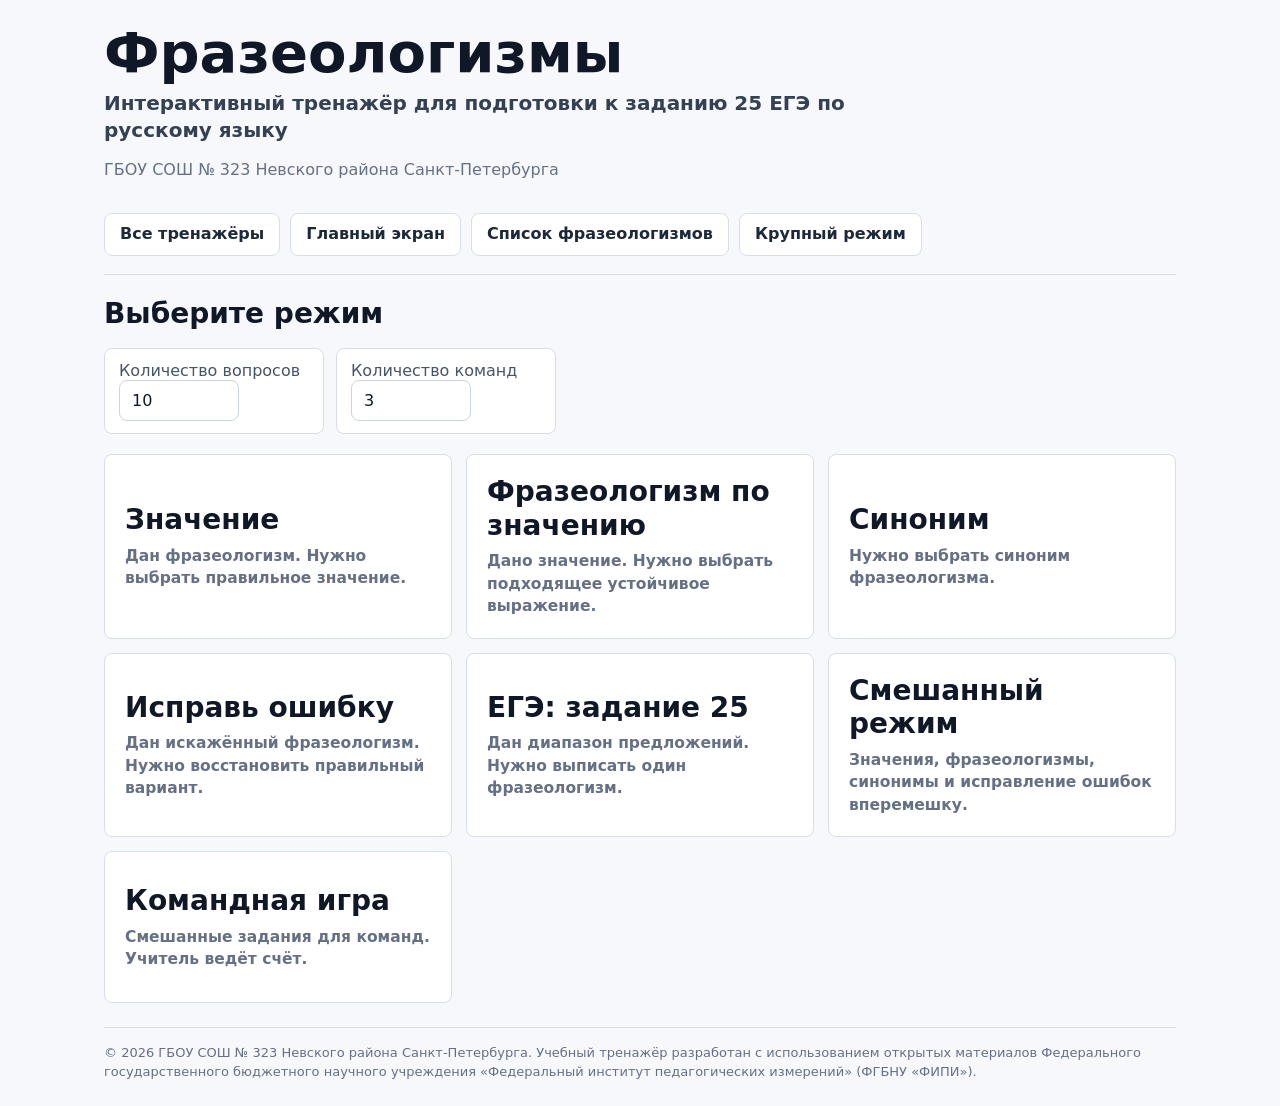
==== commit ec975372: "Fix quiz generation, progress, navigation and responsive layouts" ====
--- a/frazeologizmy/index.html
+++ b/frazeologizmy/index.html
@@ -177,7 +177,8 @@
 }
 .answer:hover,.team-option:hover{background:#f8fbff;border-color:#8bb6f9;box-shadow:none}
 .answer.correct,.team-option.correct{background:var(--soft-green);border-color:#75e0a7;color:var(--good)}
-.answer.wrong{background:var(--soft-red);border-color:#fda29b;color:var(--bad)}
+.answer.wrong{background:var(--soft-red);border-color:#fda29b;color:var(--bad)}
+.answer:disabled{opacity:1}
 .team-option.selected{background:var(--soft-blue);border-color:var(--primary);color:var(--text);box-shadow:none}
 .feedback{margin-top:18px;padding:16px;border:1px solid var(--line);border-radius:8px;background:#f8fafc;color:var(--text);line-height:1.45;font-size:17px}
 .feedback.good{background:var(--soft-green);border-color:#75e0a7}
@@ -243,9 +244,14 @@
   .top-actions{width:100%;display:grid;grid-template-columns:repeat(2,minmax(0,1fr))}
   .mode-grid{grid-template-columns:repeat(2,minmax(0,1fr))}
 }
-@media(max-width:680px){
-  .app{padding:14px}
-  h1{font-size:38px}
+@media(max-width:680px){
+  .app{padding:14px;overflow-wrap:anywhere}
+  h1{font-size:38px}
+  .board-mode h1{font-size:38px}
+  .board-mode .question{font-size:32px}
+  .board-mode .context{font-size:24px}
+  .board-mode .mode-grid{grid-template-columns:1fr}
+  .board-mode .question-card{padding:18px}
   .subtitle{font-size:17px}
   .top-actions,.mode-grid,.answers,.result-grid,.settings-row,.table-tools,.quiz-actions-3,.team-actions-3,.team-options{grid-template-columns:1fr}
   .quiz-actions-3 #stopBtn,.quiz-actions-3 #prevBtn,.quiz-actions-3 #nextBtn,.team-actions-3 #revealTeamAnswer,.team-actions-3 #prevTeamPhrase,.team-actions-3 #nextTeamPhrase{justify-self:stretch}
@@ -260,7 +266,7 @@
 <main><section class="panel" id="homeScreen"><h2 style="margin:0;font-size:28px">Выберите режим</h2><div class="settings-row">
   <label class="muted">Количество вопросов<br><input type="number" id="questionCount" value="10" min="5" max="50"></label>
   <label class="muted">Количество команд<br><input type="number" id="teamCount" value="3" min="2" max="8"></label>
-</div><div class="mode-grid"><button class="mode-card" data-mode="meaning"><h2>Значение</h2><p>Дан фразеологизм. Нужно выбрать правильное значение.</p></button><button class="mode-card" data-mode="phrase"><h2>Фразеологизм по значению</h2><p>Дано значение. Нужно выбрать подходящее устойчивое выражение.</p></button><button class="mode-card" data-mode="synonym"><h2>Синоним</h2><p>Нужно выбрать синоним фразеологизма.</p></button><button class="mode-card" data-mode="error"><h2>Исправь ошибку</h2><p>Дан искажённый фразеологизм. Нужно восстановить правильный вариант.</p></button><button class="mode-card" data-mode="fipi"><h2>ЕГЭ: задание 25</h2><p>Дан диапазон предложений. Нужно выписать один фразеологизм.</p></button><button class="mode-card" data-mode="mixed"><h2>Смешанный режим</h2><p>Значения, фразеологизмы, синонимы и исправление ошибок вперемешку.</p></button><button class="mode-card" data-mode="team"><h2>Командная игра</h2><p>Смешанные устные задания без вариантов ответа. Учитель ведёт счёт.</p></button></div></section>
+</div><div class="mode-grid"><button class="mode-card" data-mode="meaning"><h2>Значение</h2><p>Дан фразеологизм. Нужно выбрать правильное значение.</p></button><button class="mode-card" data-mode="phrase"><h2>Фразеологизм по значению</h2><p>Дано значение. Нужно выбрать подходящее устойчивое выражение.</p></button><button class="mode-card" data-mode="synonym"><h2>Синоним</h2><p>Нужно выбрать синоним фразеологизма.</p></button><button class="mode-card" data-mode="error"><h2>Исправь ошибку</h2><p>Дан искажённый фразеологизм. Нужно восстановить правильный вариант.</p></button><button class="mode-card" data-mode="fipi"><h2>ЕГЭ: задание 25</h2><p>Дан диапазон предложений. Нужно выписать один фразеологизм.</p></button><button class="mode-card" data-mode="mixed"><h2>Смешанный режим</h2><p>Значения, фразеологизмы, синонимы и исправление ошибок вперемешку.</p></button><button class="mode-card" data-mode="team"><h2>Командная игра</h2><p>Смешанные задания для команд. Учитель ведёт счёт.</p></button></div></section>
 <section class="hidden" id="quizScreen"><div class="quiz-topline"><div id="modeTitle">Режим</div><div><span id="counter">1 / 10</span> · баллы: <strong id="score">0</strong></div></div><div class="progress-wrap"><div class="progress" id="progress"></div></div><div class="question-card"><div class="question-label" id="questionLabel">Вопрос</div><h2 class="question" id="questionText"></h2><p class="context hidden" id="contextText"></p><p class="hint" id="questionHint"></p><div class="answers" id="answers"></div><div class="feedback hidden" id="feedback"></div><div class="quiz-actions quiz-actions-3">
   <button class="ghost" id="stopBtn">Завершить</button>
   <button class="ghost" id="prevBtn" disabled>Назад</button>
@@ -654,10 +660,8 @@
   "что поделаешь",
   "что толку"
 ]);
-function isErrorModeAllowed(item){return item&&!ERROR_EXCLUDED_SOURCE_PHRASES.has(item.sourcePhrase);}
-const ERROR_DATA = DATA.filter(isErrorModeAllowed);
-const FIND_DATA = [];
-const FIPI_TASK_IDS = ['BF2621','D5B501','B291A8','8DA96F','86E041','065D97','74EB97','AD0E15','DAB89F','961876','76164B','125B45','DFDB41','950247','963449','9F9A43','EECE4A','E17E48','0ED1F6','1CAFFA','7506CC','860554','DB39CE','10542D','4B4F35','E2313B','14AF4C','DC851F','019533','6BDFBD','F6854B','7CD0F3','16D9F4','DCF3FC','E1D6F2','D52745','F3E10B','C7CF0B','6C3603','1D1FBE'];
+function isErrorModeAllowed(item){return item&&!ERROR_EXCLUDED_SOURCE_PHRASES.has(item.sourcePhrase);}
+const ERROR_DATA = DATA.filter(isErrorModeAllowed);
 const FIPI_TASKS = [
   {
     "id": "ФР-006",
@@ -1440,59 +1444,6 @@
     "sourcePhrase": "дело житейское"
   }
 ];
-
-function validateFipiTasks(){
-  const required=['range','instruction','text','answer'];
-  const hasPhrase=(text,phrase)=>` ${normalizeAnswer(text)} `.includes(` ${normalizeAnswer(phrase)} `);
-  const phraseKeySet=new Set(DATA.flatMap(item=>[item.sourcePhrase,item.phrase]).map(normalizeAnswer));
-  return FIPI_TASKS.map((task,index)=>{
-    const hits=[...new Set(DATA.filter(item=>hasPhrase(task.text,item.sourcePhrase)||hasPhrase(task.text,item.phrase)).map(item=>item.sourcePhrase))];
-    const answerList=findTaskAnswers(task);
-    const answerSet=new Set(answerList.map(normalizeAnswer));
-    const answerInList=answerList.length&&answerList.every(answer=>phraseKeySet.has(normalizeAnswer(answer)));
-    const answerMatchesText=hits.length&&hits.every(hit=>{
-      const hitItem=DATA.find(item=>normalizeAnswer(item.sourcePhrase)===normalizeAnswer(hit));
-      return !!(hitItem&&(answerSet.has(normalizeAnswer(hitItem.sourcePhrase))||answerSet.has(normalizeAnswer(hitItem.phrase))));
-    });
-    return {
-      index:index+1,
-      id:task.id||'',
-      missing:required.filter(key=>!task[key]),
-      hasAccepted:Object.prototype.hasOwnProperty.call(task,'accepted'),
-      answerInList,
-      phraseHits:hits,
-      answerMatchesText
-    };
-  }).filter(row=>row.missing.length||row.hasAccepted||!row.answerInList||!row.phraseHits.length||!row.answerMatchesText);
-}
-
-function auditTrainerData(){
-  const rawIssues=[];
-  DATA.forEach((item,index)=>{
-    ['sourcePhrase','phrase','definition','synonym','sentence','wrong'].forEach(key=>{
-      if(!String(item[key]||'').trim())rawIssues.push({index:index+1, phrase:item.sourcePhrase||'', issue:`RAW_DATA: пустое поле ${key}`});
-    });
-    if(!String(item.sentence||'').includes('_____'))rawIssues.push({index:index+1, phrase:item.sourcePhrase||'', issue:'RAW_DATA: в контекстном предложении нет пропуска _____'});
-    if(normalizeAnswer(item.wrong)===normalizeAnswer(item.sourcePhrase)||normalizeAnswer(item.wrong)===normalizeAnswer(item.phrase))rawIssues.push({index:index+1, phrase:item.sourcePhrase||'', issue:'RAW_DATA: ошибочный вариант совпадает с правильным'});
-  });
-  const fipiStructuralIssues=validateFipiTasks();
-  const seenAnswers=new Map();
-  const fipiDuplicateAnswers=[];
-  FIPI_TASKS.forEach((task,index)=>{
-    const key=normalizeFindAnswer(task.answer);
-    if(seenAnswers.has(key))fipiDuplicateAnswers.push({answer:task.answer, first:seenAnswers.get(key), duplicate:index+1});
-    else seenAnswers.set(key,index+1);
-  });
-  return {
-    rawDataCount:DATA.length,
-    fipiTaskCount:FIPI_TASKS.length,
-    rawIssues,
-    fipiStructuralIssues,
-    fipiDuplicateAnswers,
-    ok:!rawIssues.length&&!fipiStructuralIssues.length&&!fipiDuplicateAnswers.length
-  };
-}
-window.trainerDiagnostics=auditTrainerData;
 
 const MODES={meaning:'Значение',phrase:'Фразеологизм по значению',synonym:'Синоним',error:'Исправь ошибку',fipi:'ЕГЭ: задание 25',mixed:'Смешанный режим',team:'Командная игра'};let state={mode:'meaning',questions:[],index:0,score:0,answered:false,mistakes:[],lastSettings:null,teamItem:null,teamTask:null,teamHistory:[],teamIndex:-1,teamScores:[0,0,0]};const $=id=>document.getElementById(id);const shuffle=a=>[...a].sort(()=>Math.random()-.5);const sample=(a,n)=>shuffle(a).slice(0,n);
 const PREFERENCES_KEY='phraseTrainerPreferences';
@@ -1539,9 +1490,10 @@
   show('quizScreen');
   renderQuestion();
 }
-function handleKeyboard(e){
-  const tag=e.target?.tagName;
-  if(tag==='INPUT'||tag==='TEXTAREA')return;
+function handleKeyboard(e){
+  const tag=e.target?.tagName;
+  if(tag==='INPUT'||tag==='TEXTAREA')return;
+  if(e.key==='Enter'&&e.target?.closest('button'))return;
   if(!$('quizScreen')||$('quizScreen').classList.contains('hidden'))return;
   if(/^[1-4]$/.test(e.key)){
     const buttons=[...document.querySelectorAll('.answer')].filter(button=>!button.disabled);
@@ -1704,7 +1656,38 @@
     accepted:acceptedFindVariants(task)
   };
 }
-function buildQuestion(item,mode){const actual=mode==='mixed'?shuffle(['meaning','phrase','synonym','error'])[0]:mode;const pool=DATA;let prompt='',label='',hint='',correct='',choices=[],context='';if(actual==='meaning'){label='Выберите значение';prompt=item.sourcePhrase;correct=item.definition;choices=[correct,...sample(pool.filter(x=>x.phrase!==item.phrase),3).map(x=>x.definition)]}if(actual==='phrase'){label='Выберите фразеологизм';prompt=item.definition;correct=item.sourcePhrase;choices=[correct,...sample(pool.filter(x=>x.phrase!==item.phrase),3).map(x=>x.sourcePhrase)]}if(actual==='synonym'){label='Выберите синоним';prompt=item.sourcePhrase;correct=item.synonym;choices=[correct,...sample(pool.filter(x=>x.phrase!==item.phrase&&x.synonym!==item.synonym),3).map(x=>x.synonym)]}if(actual==='context'){label='Вставьте в предложение';prompt='Какой фразеологизм нужен?';context=item.sentence;correct=item.sourcePhrase;choices=[correct,...sample(pool.filter(x=>x.phrase!==item.phrase),3).map(x=>x.sourcePhrase)];hint='Обратите внимание на смысл всего предложения.'}if(actual==='error'){label='Исправьте ошибку';prompt=item.wrong;correct=contextualErrorAnswer(item);choices=[];hint=`Контекст: ${item.sentence} Введите правильный фразеологизм в форме, подходящей к пропуску. Словарная форма тоже принимается. Регистр не важен, буквы Е/Ё считаются равными.`;return {item,actual,label,prompt,context,hint,correct,choices:[],inputMode:true,accepted:errorAcceptedVariants(item)}}return {item,actual,label,prompt,context,hint,correct,choices:shuffle(choices)}}
+function distinctChoices(correct,values){
+  const seen=new Set([normalizeAnswer(correct)]);
+  const alternatives=values.filter(value=>{
+    const key=normalizeAnswer(value);
+    if(!key||seen.has(key))return false;
+    seen.add(key);
+    return true;
+  });
+  return shuffle([correct,...sample(alternatives,3)]);
+}
+function buildQuestion(item,mode){
+  const actual=mode==='mixed'?shuffle(['meaning','phrase','synonym','error'])[0]:mode;
+  let prompt='',label='',hint='',correct='',choices=[],context='';
+  if(actual==='meaning'){
+    label='Выберите значение';prompt=item.sourcePhrase;correct=item.definition;
+    choices=distinctChoices(correct,DATA.map(x=>x.definition));
+  }
+  if(actual==='phrase'){
+    label='Выберите фразеологизм';prompt=item.definition;correct=item.sourcePhrase;
+    choices=distinctChoices(correct,DATA.map(x=>x.sourcePhrase));
+  }
+  if(actual==='synonym'){
+    label='Выберите синоним';prompt=item.sourcePhrase;correct=item.synonym;
+    choices=distinctChoices(correct,DATA.map(x=>x.synonym));
+  }
+  if(actual==='error'){
+    label='Исправьте ошибку';prompt=item.wrong;correct=contextualErrorAnswer(item);
+    hint=`Контекст: ${item.sentence} Введите правильный фразеологизм в форме, подходящей к пропуску. Словарная форма тоже принимается. Регистр не важен, буквы Е/Ё считаются равными.`;
+    return {item,actual,label,prompt,context,hint,correct,choices:[],inputMode:true,accepted:errorAcceptedVariants(item)};
+  }
+  return {item,actual,label,prompt,context,hint,correct,choices};
+}
 function questionKey(q){
   if(!q)return '';
   const exampleKeys=questionExampleKeys(q).join('|');
@@ -1849,8 +1832,7 @@
   const sourcePool=mode==='error'?ERROR_DATA:DATA;
   return arrangeQuestionsNoAdjacentRepeats(selectUniqueQuestions(shuffle(sourcePool).map(item=>buildQuestion(item,mode)),count));
 }
-function renderEmptyFipiMode(){show('quizScreen');$('modeTitle').textContent=MODES.fipi;$('counter').textContent='0 / 0';$('score').textContent='0';$('progress').style.width='0';$('questionLabel').textContent='ЕГЭ: задание 25';$('questionText').textContent='Оригинальные задания ещё не загружены';$('questionHint').textContent='В этот режим нужно добавить тексты заданий из открытого банка: номер задания, диапазон предложений, нумерованный фрагмент и правильный ответ.';$('contextText').classList.add('hidden');$('answers').innerHTML='';$('feedback').className='feedback hidden';$('feedback').innerHTML='';$('prevBtn').disabled=true;$('nextBtn').disabled=true}
-function startQuiz(mode){savePreferences();const sourceCount=mode==='fipi'?FIPI_TASKS.length:(mode==='error'?ERROR_DATA.length:DATA.length);if(mode==='fipi'&&!sourceCount){state.mode=mode;state.questions=[];state.index=0;state.score=0;state.answered=false;state.mistakes=[];state.lastSettings={mode,count:0};renderEmptyFipiMode();return}const rawCount=Number($('questionCount').value)||10;const minCount=mode==='fipi'?1:5;const count=Math.min(Math.max(minCount,rawCount),sourceCount);state.mode=mode;state.questions=buildQuestionSet(mode,count);state.index=0;state.score=0;state.answered=false;state.mistakes=[];state.lastSettings={mode,count};show('quizScreen');renderQuestion()}function displayFindAnswer(q, ok){
+function startQuiz(mode){savePreferences();const sourceCount=mode==='fipi'?FIPI_TASKS.length:(mode==='error'?ERROR_DATA.length:DATA.length);if(!sourceCount)return;const rawCount=Number($('questionCount').value)||10;const minCount=mode==='fipi'?1:5;const count=Math.min(Math.max(minCount,rawCount),sourceCount);state.mode=mode;state.questions=buildQuestionSet(mode,count);state.index=0;state.score=0;state.answered=false;state.mistakes=[];state.lastSettings={mode,count};show('quizScreen');renderQuestion()}function displayFindAnswer(q, ok){
   if(!ok)return q.correct;
   const userNorm=normalizeAnswer(q.userAnswer||'');
   const candidates=[...(q.correctAnswers||[q.correct]),...(q.accepted||[])].filter(Boolean);
@@ -1943,7 +1925,8 @@
   if(q.answered||state.answered)return;
   const input=$('textAnswer');
   const button=$('textCheckBtn');
-  const value=input?input.value:'';
+  const value=input?input.value:'';
+  if(!value.trim()){if(input)input.focus();return;}
   let ok=false;
   if(q.actual==='find'){
     const accepted=(q.accepted||[q.correct]).map(normalizeFindAnswer);
@@ -2062,7 +2045,7 @@
     hint:'Команда должна объяснить значение фразеологизма своими словами.',
     answer:`<strong>${item.sourcePhrase}</strong> — ${item.definition}.`
   };
-  if(type==='phrase'){const options=shuffle([item.sourcePhrase,...sample(DATA.filter(x=>x.phrase!==item.phrase),3).map(x=>x.sourcePhrase)]);return {
+  if(type==='phrase'){const options=distinctChoices(item.sourcePhrase,DATA.map(x=>x.sourcePhrase));return {
     label:'Назовите фразеологизм',
     prompt:item.definition,
     hint:'Команда должна выбрать фразеологизм по его значению.',
@@ -2075,13 +2058,6 @@
     hint:'Команда должна подобрать синоним.',
     answer:`Возможный синоним: <strong>${item.synonym}</strong>.<br>${item.sourcePhrase} — ${item.definition}.`
   };
-  if(type==='context'){const options=shuffle([item.sourcePhrase,...sample(DATA.filter(x=>x.phrase!==item.phrase),3).map(x=>x.sourcePhrase)]);return {
-    label:'Вставьте в предложение',
-    prompt:item.sentence,
-    hint:'Команда должна выбрать фразеологизм, который подходит по смыслу.',
-    options,
-    answer:`Правильный ответ: <strong>${item.sourcePhrase}</strong>.<br>Пример: ${item.sentence.replace('_____',`<strong>${item.phrase}</strong>`)}`
-  }};
   return {
     label:'Исправьте ошибку',
     prompt:item.wrong,
@@ -2139,8 +2115,16 @@
   }
   return sample(DATA,1)[0];
 }
-function nextTeamPhrase(){
-  const item=chooseNextTeamItem();
+function nextTeamPhrase(){
+  if(state.teamIndex<state.teamHistory.length-1){
+    state.teamIndex++;
+    const entry=state.teamHistory[state.teamIndex];
+    state.teamItem=entry.item;
+    state.teamTask=entry.task;
+    renderTeamTask();
+    return;
+  }
+  const item=chooseNextTeamItem();
   const task=buildTeamTask(item);
   task.revealed=false;
   task.selectedOption=null;
@@ -2202,5 +2186,4 @@
 $('removeTeamBtn').onclick=()=>{removeTeam();savePreferences()};
 document.addEventListener('keydown',handleKeyboard);
 
-try{console.info('Диагностика тренажёра:', auditTrainerData());}catch(e){console.warn('Диагностика тренажёра недоступна:', e);}
-</script></body></html>
+</script></body></html>
